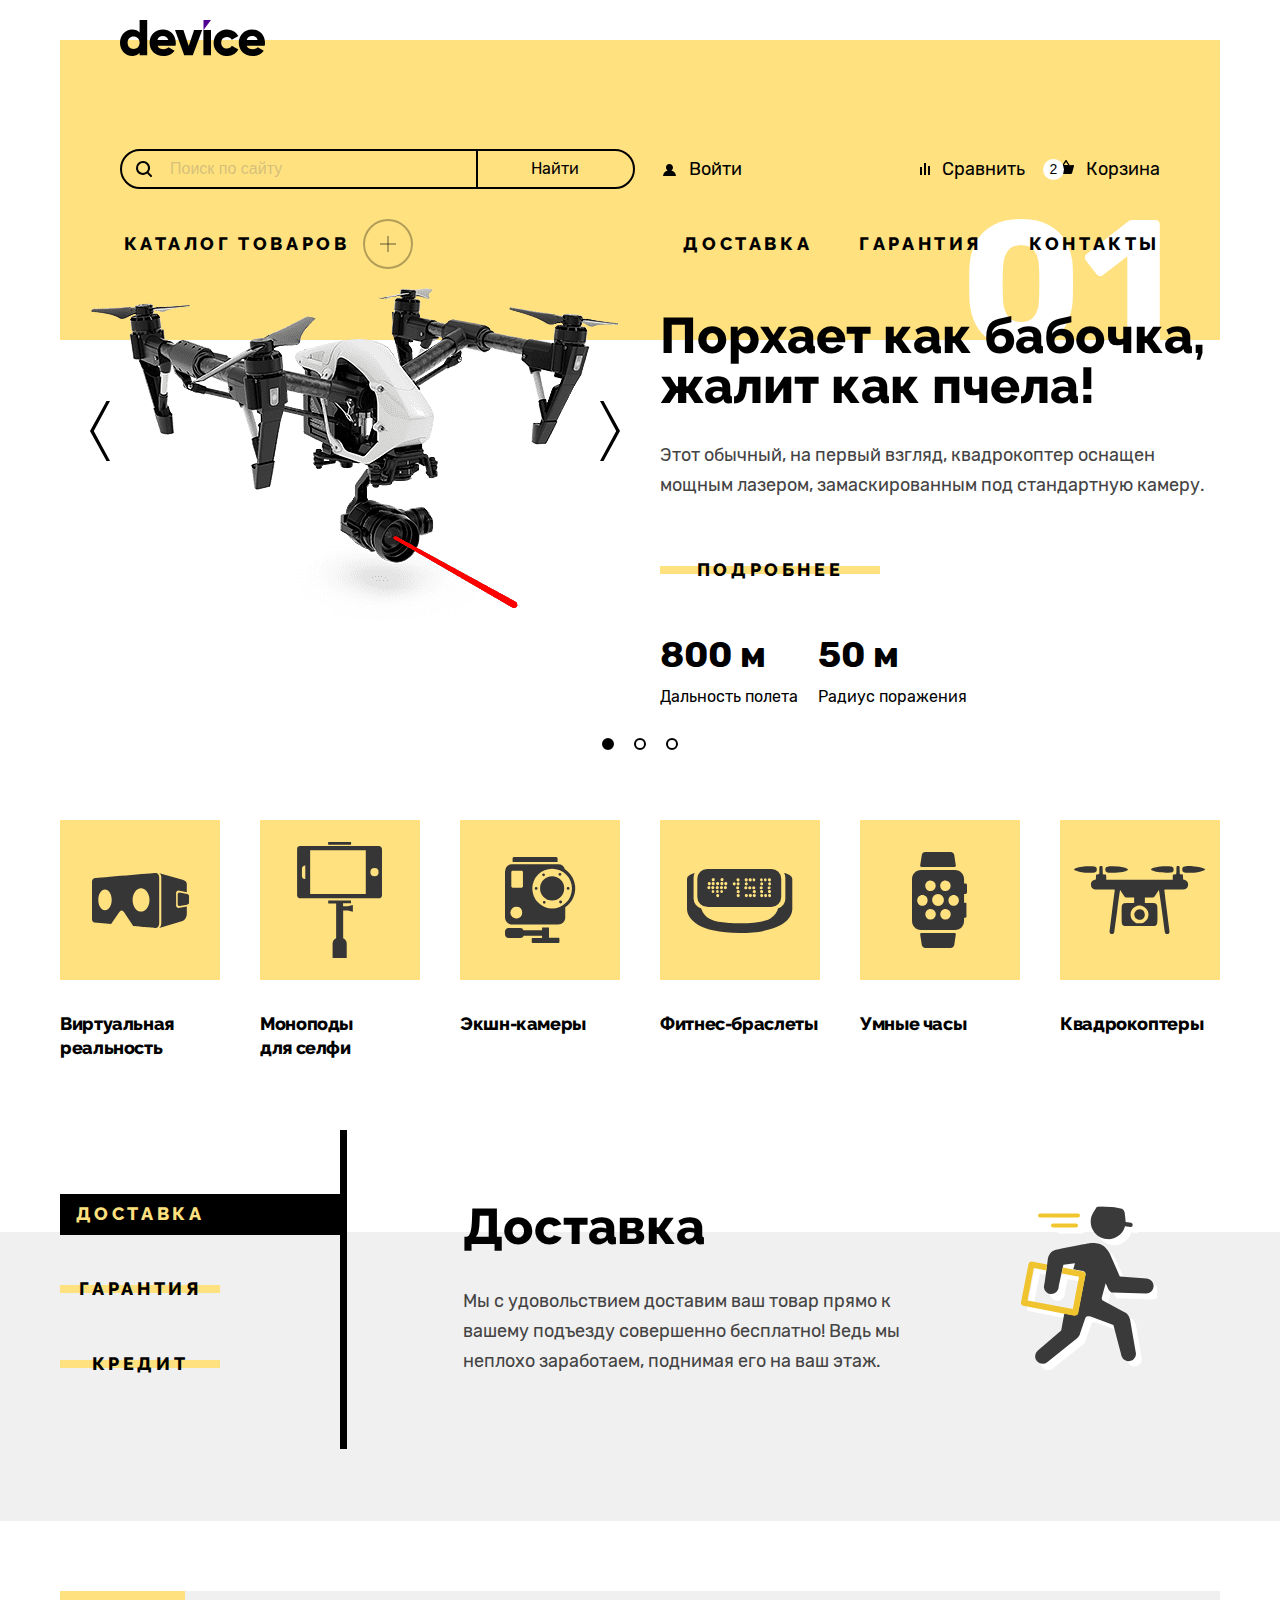
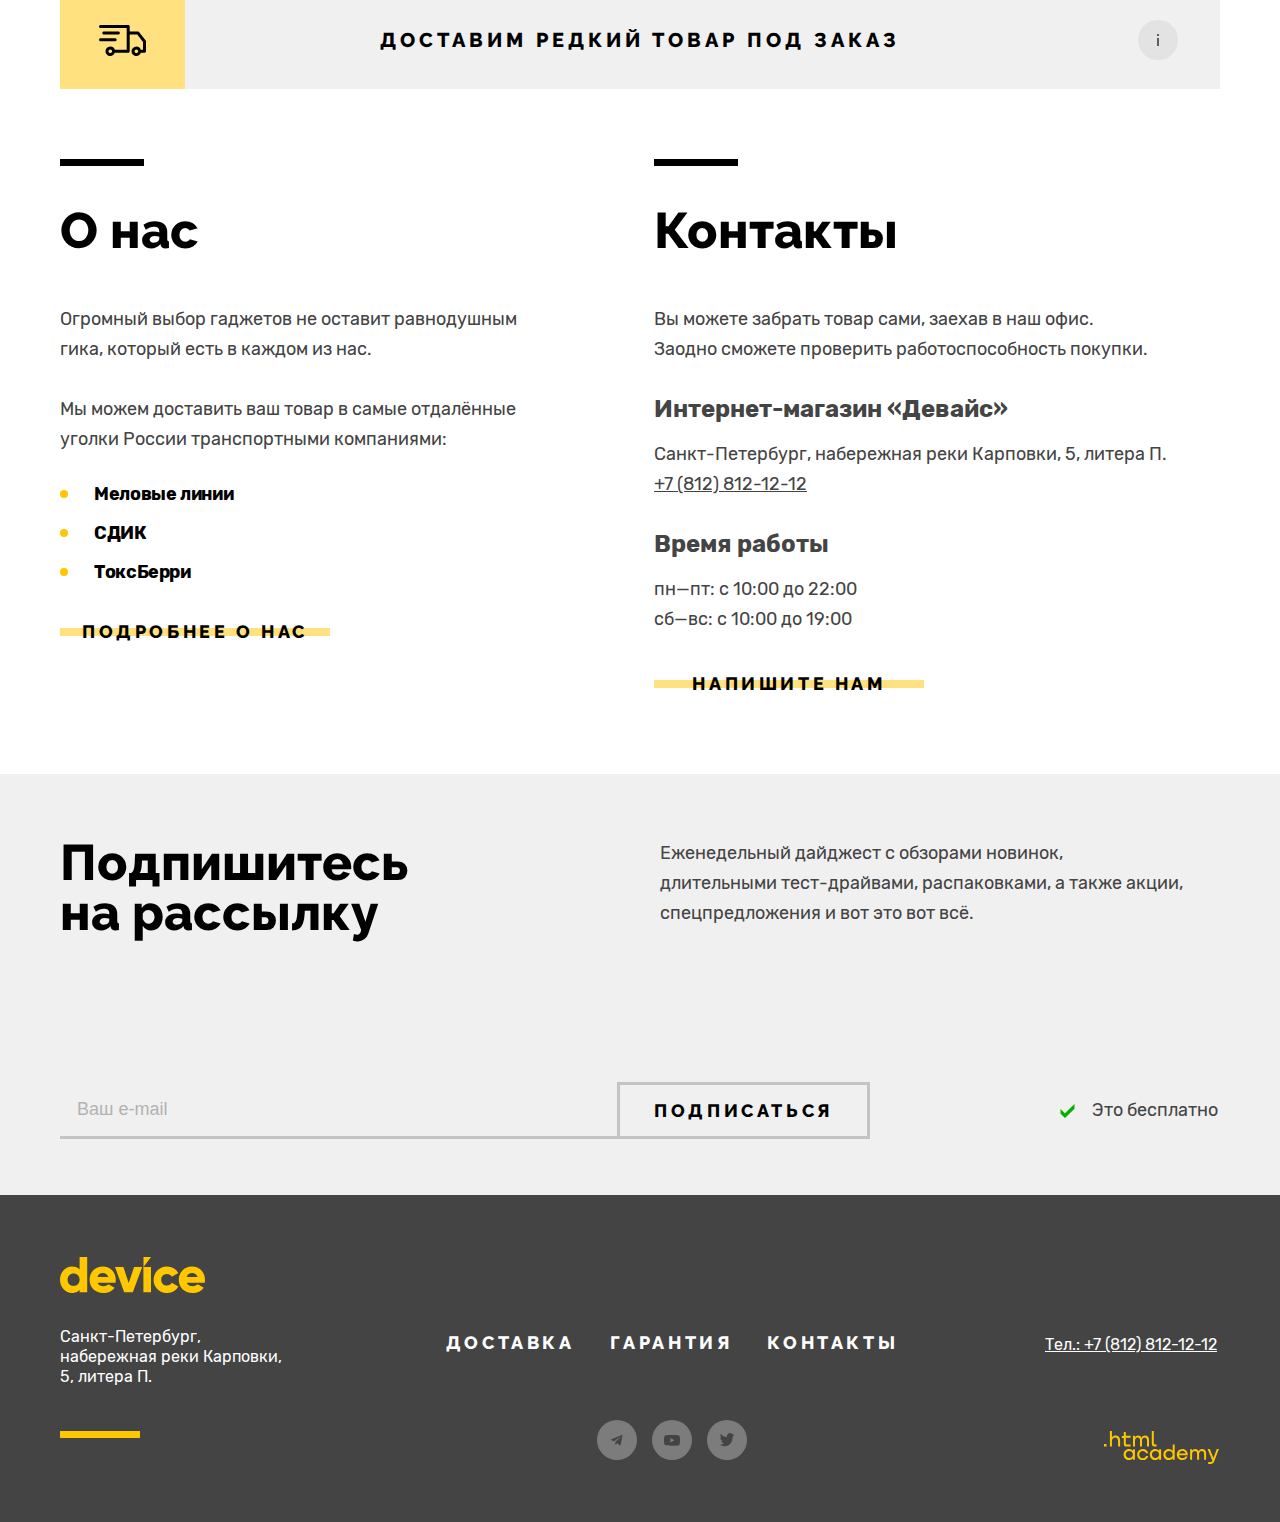
==== 4/index.html @ 672436c0 ":heavy_check_mark: Сборка #4" ====
<!DOCTYPE html>
<html lang="ru">
<head>
  <meta charset="UTF-8">
  <meta http-equiv="X-UA-Compatible" content="IE=edge">
  <meta name="viewport" content="width=device-width, initial-scale=1.0">
  <link rel="stylesheet" href="./styles/style.css">
  <title>device</title>
  <base href="https://htmlacademy-htmlcss.github.io/1554631-device-35/4/">
</head>
<body>
  <header class="header">
    <nav class="header__navigation">
      <div class="header__logo logo">
        <a class="logo__link" href="index.html">
          <svg class="logo__image" width="145" height="36" viewBox="0 0 145 36" fill="#000" xmlns="http://www.w3.org/2000/svg">
            <path d="M27.2 0v35.3h-7.6v-2.4a9.5 9.5 0 01-7.5 3.1C5.5 36 0 30.2 0 22.7 0 15.2 5.5 9.4 12.1 9.4c3.4 0 6 1.2 7.5 3.1V0h7.6zm-7.6 22.7c0-3.8-2.5-6.2-6-6.2s-6 2.4-6 6.2c0 3.8 2.5 6.2 6 6.2 3.5-.1 6-2.4 6-6.2zM43.7 29.2c2.1 0 3.8-.8 4.8-1.9l6.1 3.5a13 13 0 01-11 5.2c-8.6 0-14-5.8-14-13.3C29.6 15.2 35 9.4 43 9.4c7.4 0 12.8 5.7 12.8 13.3 0 1.1 0 2.1-.3 3H37.6c1 2.6 3.3 3.5 6.1 3.5zm4.6-9.1c-.8-2.9-3-4-5.4-4-2.9 0-4.8 1.4-5.5 4h11zM82.2 10.1l-9.4 25.2h-8.6L55 10.1h8.4l5.3 16 5.4-16h8.2zM83.5 10.1H91v25.2h-7.6V10.1zM93.7 22.7A13 13 0 01107 9.4a13 13 0 0111.4 6.5l-6.6 3.8c-1-1.8-2.7-2.8-5-2.8a5.5 5.5 0 00-5.6 5.8c0 3.5 2.4 5.8 5.7 5.8 2.2 0 4-1.1 4.9-2.8l6.6 3.8A12.8 12.8 0 01107 36a13 13 0 01-13.4-13.3zM132.9 29.2c2 0 3.8-.8 4.8-1.9l6.1 3.5a13 13 0 01-11 5.2c-8.6 0-14-5.8-14-13.3a13 13 0 0113.4-13.3c7.4 0 12.8 5.7 12.8 13.3 0 1.1-.1 2.1-.3 3h-18c1 2.6 3.4 3.5 6.2 3.5zm4.7-9.1c-.8-2.9-3.1-4-5.4-4-3 0-4.8 1.4-5.5 4h10.9z" />
            <path d="M83.5 0v10.1L91 0h-7.6z" fill="#510094"/>
          </svg>
          <span class="visually-hidden">Логотип Device.</span>
        </a>
      </div>
      <div class="header__menu menu">
        <form class="menu__form" action="https://echo.htmlacademy.ru/" method="get">
          <div class="menu__form-search-wrapper">
            <input class="menu__form-search" type="search" name="site-search" placeholder="Поиск по сайту">
          </div>
          <button class="menu__form-button button button--second" type="submit">Найти</button>
        </form>
        <ul class="menu__user-list">
          <li class="menu__user-list-item">
            <a class="menu__user-list-link menu__user-list-link--login" href="#">Войти</a>
          </li>
          <li class="menu__user-list-item">
            <a class="menu__user-list-link menu__user-list-link--compare" href="#">Сравнить</a>
          </li>
          <li class="menu__user-list-item menu__user-list-item--bascket menu__user-list-item--last-child">
            <a class="menu__user-list-link menu__user-list-link--bascket" href="#">Корзина</a>
            <div class="menu__user-list-number-goods-bascket-wrapper">
              <b class="visually-hidden">Число товаров в корзине.</b>
              <input class="menu__user-list-number-goods-bascket" type="number" name="basket-goods" value="2" disabled>
            </div>
            <div class="menu__user-list-bascket-popover popover">
              <ul class="popover__list-cards">
                <li class="popover__card">
                  <a class="popover__card-link" href="#">
                    <img class="popover__card-link-image" src="./img/index/popover-card-product-amateur-selfie-stick.jpg" alt="Любительская селфи-палка" width="39" height="43">
                    <span class="popover__card-link-image-sign">Любительская селфи-палка</span>
                  </a>
                  <button class="popover__card-button-close" type="button">
                    <span class="visually-hidden">Удалить из корзины.</span>
                  </button>
                </li>
                <li class="popover__card">
                  <a class="popover__card-link" href="#">
                    <img class="popover__card-link-image" src="./img/index/popover-list-card-product-professional-selfie-stick.jpg" alt="Профессиональная
                    селфи-палка" width="39" height="43">
                    <span class="popover__card-link-image-sign">Профессиональная
                      селфи-палка</span>
                  </a>
                  <button class="popover__card-button-close" type="button">
                    <span class="visually-hidden">Удалить из корзины.</span>
                  </button>
                </li>
              </ul>
              <div class="popover__total-amount-directory">
                <span class="popover__total-amount-directory-sign">Товаров:</span>
                <input class="popover__total-amount-directory-number" type="number" name="popover__total-amount-directory" value="2" disabled>
              </div>
              <div class="popover__total-price-directory">
                <b class="popover__total-price-directory-sign">Сумма:</b>
                <div class="popover__wrapper-total-price-directory-number">
                  <input class="popover__total-price-directory-number" type="number" name="popover__total-price-directory" value="2000" disabled>
                </div>
              </div>
              <a class="popover__button button button--fourth" href="#">Открыть корзину</a>
            </div>
          </li>
        </ul>
        <ul class="menu__list">
          <li class="menu__list-item menu__list-item--parent-select">
            <div class="menu__wrapper-link">
              <a class="menu__list-link menu__list-link--select" href="catalog.html">Каталог товаров</a>
              <button class="menu__list-item-parent-select-button" type="button" tabindex="-1">
                <span class="visually-hidden">Открыть - закрыть список.</span>
              </button>
            </div>
            <ul class="menu__select-list">
              <li class="menu__select-list-item">
                <ul class="menu__select-sub-list">
                  <li class="menu__select-sub-list-item">
                    <a class="menu__select-list-link" href="#">Виртуальная реальность</a>
                  </li>
                  <li class="menu__select-sub-list-item">
                    <a class="menu__select-list-link" href="catalog.html">Моноподы для cелфи</a>
                  </li>
                  <li class="menu__select-sub-list-item">
                    <a class="menu__select-list-link" href="#">Экшн-камеры</a>
                  </li>
                </ul>
              </li>
              <li class="menu__select-list-item">
                <ul class="menu__select-sub-list">
                  <li class="menu__select-sub-list-item">
                    <a class="menu__select-list-link" href="#">Фитнес-браслеты</a>
                  </li>
                  <li class="menu__select-sub-list-item">
                    <a class="menu__select-list-link" href="#">Умные часы</a>
                  </li>
                </ul>
              </li>
              <li class="menu__select-list-item">
                <ul class="menu__select-sub-list">
                  <li class="menu__select-sub-list-item">
                    <a class="menu__select-list-link" href="#">Квадрокоптеры</a>
                  </li>
                </ul>
              </li>
            </ul>
          </li>
          <li class="menu__list-item">
            <a class="menu__list-link" href="#">Доставка</a>
          </li>
          <li class="menu__list-item">
            <a class="menu__list-link" href="#">Гарантия</a>
          </li>
          <li class="menu__list-item menu__list-item--last-child">
            <a class="menu__list-link" href="#">Контакты</a>
          </li>
        </ul>
      </div>
    </nav>
  </header>
  <main class="site-index">
    <h1 class="visually-hidden">Главная страница.</h1>
    <section class="site-index__suggestions suggestions">
      <h2 class="visually-hidden">Предложения.</h2>
      <div class="suggestions__slider slider">
        <ul class="slider__list" style="left: 0;">
          <li class="slider__item">
            <div class="slider__number-slid-wrapper">
              <span class="slider__number-slid">01</span>
            </div>
            <div class="slider__image-wrapper">
              <img class="slider__image" src="img/index/slider-copter.png" alt="квадрокоптер.">
            </div>
            <h3 class="slider__title">Порхает как бабочка, жалит как пчела!</h3>
            <p class="slider__description">Этот обычный, на первый взгляд, квадрокоптер оснащен мощным лазером, замаскированным под стандартную камеру.
            </p>
            <a class="slider__link button" href="#">Подробнее</a>
            <div class="slider__characters-wrapper">
              <div class="slider__characters">
                <h4 class="slider__characters-title">800 м</h4>
                <span class="slider__characters-sign">Дальность полета</span>
              </div>
              <div class="slider__characters">
                <h4 class="slider__characters-title">50 м</h4>
                <span class="slider__characters-sign">Радиус поражения</span>
              </div>
            </div>
          </li>
          <li class="slider__item">
            <div class="slider__number-slid-wrapper">
              <span class="slider__number-slid">02</span>
            </div>
            <div class="slider__image-wrapper">
              <img class="slider__image" src="img/index/slider-watch.png" alt="фитнес-браслеты.">
            </div>
            <h3 class="slider__title">Худеем правильно!</h3>
            <p class="slider__description">Мотивирующие фитнес-браслеты помогут найти в себе силы не пропускать занятия и соблюдать диету.
            </p>
            <a class="slider__link button" href="#">Подробнее</a>
            <div class="slider__characters-wrapper">
              <div class="slider__characters">
                <h4 class="slider__characters-title">48 часов</h4>
                <span class="slider__characters-sign">Без подзарядки</span>
              </div>
            </div>
          </li>
          <li class="slider__item">
            <div class="slider__number-slid-wrapper">
              <span class="slider__number-slid">03</span>
            </div>
            <div class="slider__image-wrapper">
              <img class="slider__image" src="img/index/slider-monopods.png" alt="селфи-палки.">
            </div>
            <h3 class="slider__title">Делай селфи, как Бен Стиллер! </h3>
            <p class="slider__description">Самая длинная палка для селфи доступна в нашем магазине. Восемь (Восемь, Карл!) метров длиной и весом всего 5 кг.
            </p>
            <a class="slider__link button" href="#">Подробнее</a>
            <div class="slider__characters-wrapper">
              <div class="slider__characters">
                <h4 class="slider__characters-title">8,5 м</h4>
                <span class="slider__characters-sign">Длина палки</span>
              </div>
              <div class="slider__characters">
                <h4 class="slider__characters-title">5 кг</h4>
                <span class="slider__characters-sign">Вес палки</span>
              </div>
              <div class="slider__characters">
                <h4 class="slider__characters-title">Карбон</h4>
                <span class="slider__characters-sign">Материал</span>
              </div>
            </div>
          </li>
        </ul>
        <div class="slider__image-arrow-list">
          <button class="slider__image-arrow slider__image-arrow--left" type="button"><span class="visually-hidden">пролистать влево.</span></button>
          <button class="slider__image-arrow" type="button"><span class="visually-hidden">пролистать вправо.</span></button>
        </div>
        <div class="slider__toggles">
          <button class="slider__toggle slider__toggle--one slider__toggle--current" type="button"><span class="visually-hidden">первый слайд.</span></button>
          <button class="slider__toggle" type="button"><span class="visually-hidden">второй слайд.</span></button>
          <button class="slider__toggle" type="button"><span class="visually-hidden">третий слайд.</span></button>
        </div>
      </div>
    </section>
    <section class="site-index__directory-categories directory-categories">
      <h2 class="visually-hidden">Категории товаров.</h2>
      <ul class="directory-categories__list">
        <li class="directory-categories__item">
          <a class="directory-categories__link" href="#">
            <div class="directory-categories__image-wrapper">
              <img class="directory-categories__image" src="img/index/svg/category-vr.svg" alt="VR очки" width="97" height="55">
            </div>
            <span class="directory-categories__sign">Виртуальная
              реальность</span>
          </a>
        </li>
        <li class="directory-categories__item">
          <a class="directory-categories__link" href="catalog.html">
            <div class="directory-categories__image-wrapper">
              <img class="directory-categories__image" src="img/index/svg/category-monopod.svg" alt="Моноподы" width="86" height="117">
            </div>
            <span class="directory-categories__sign">Моноподы <br>
              для селфи</span>
          </a>
        </li>
        <li class="directory-categories__item">
          <a class="directory-categories__link" href="#">
            <div class="directory-categories__image-wrapper">
              <img class="directory-categories__image" src="img/index/svg/category-camera.svg" alt="Камеры" width="71" height="87"></div>
            <span class="directory-categories__sign">Экшн-камеры</span>
          </a>
        </li>
        <li class="directory-categories__item">
          <a class="directory-categories__link" href="#">
            <div class="directory-categories__image-wrapper">
              <img class="directory-categories__image" src="img/index/svg/category-bracelet.svg" alt="Фитнес-браслеты" width="107" height="65">
            </div>
            <span class="directory-categories__sign">Фитнес-браслеты</span>
          </a>
        </li>
        <li class="directory-categories__item">
          <a class="directory-categories__link" href="#">
            <div class="directory-categories__image-wrapper">
              <img class="directory-categories__image" src="img/index/svg/category-watch.svg" alt="Умные часы" width="56" height="98">
            </div>
            <span class="directory-categories__sign">Умные часы</span>
          </a>
        </li>
        <li class="directory-categories__item">
          <a class="directory-categories__link" href="#">
            <div class="directory-categories__image-wrapper">
              <img class="directory-categories__image" src="img/index/svg/category-copter.svg" alt="Квадрокоптеры" width="132" height="69">
            </div>
            <span class="directory-categories__sign">Квадрокоптеры</span>
          </a>
        </li>
      </ul>
    </section>
    <section class="site-index__services services">
      <h2 class="visually-hidden">Сервисы.</h2>
      <div class="services__slider slider-services">
        <ul class="slider-services__buttons">
          <li class="slider-services__buttons-item">
            <button class="slider-services__button slider-services__button--current button">Доставка</button>
          </li>
          <li class="slider-services__buttons-item">
            <button class="slider-services__button button">Гарантия</button>
          </li>
          <li class="slider-services__buttons-item">
            <button class="slider-services__button button">Кредит</button>
          </li>
        </ul>
        <div class="slider-services__container-list">
          <ul class="slider-services__list" style="top: 0;">
            <li class="slider-services__item slider-services__item--delivery">
              <h3 class="slider-services__title">Доставка</h3>
              <p class="slider-services__description">Мы с удовольствием доставим ваш товар прямо
                к вашему подъезду совершенно бесплатно! Ведь
                мы неплохо заработаем, поднимая его на ваш этаж.
              </p>
            </li>
            <li class="slider-services__item slider-services__item--guarantee">
              <h3 class="slider-services__title">Гарантия</h3>
              <p class="slider-services__description">Если из-за возгорания купленного у нас товара у вас
                сгорит дом — не переживайте, мы выдадим вам новый.
                Товар, не дом, конечно же.
              </p>
            </li>
            <li class="slider-services__item slider-services__item--credit">
              <h3 class="slider-services__title">Кредит</h3>
              <p class="slider-services__description">Залезть в долговую яму стало проще! Кредитные консультанты подберут
                для вас наиболее выгодные условия кредита. Выгодные для банка, разумеется.
              </p>
            </li>
          </ul>
        </div>
      </div>
    </section>
    <section class="site-index__delivery delivery">
      <h2 class="visually-hidden">Доставка.</h2>
        <button class="delivery__button" type="button">
          Доставим редкий товар под заказ
          <div class="delivery__tooltype tooltype">
            <p class="tooltype-description">"Какой-то текст"</p>
          </div>
        </button>
    </section>
    <section class="site-index__contacts contacts">
      <h2 class="visually-hidden">Контакты.</h2>
      <ul class="contacts__list">
        <li class="contacts__item">
          <h3 class="contacts__item-title">О нас</h3>
          <p class="contacts__description">Огромный выбор гаджетов не оставит равнодушным гика, который есть в каждом из нас.</p>
          <p class="contacts__description-delivery"> Мы можем доставить ваш товар в самые отдалённые уголки России транспортными компаниями: </p>
          <ul class="contacts__list-delivery">
            <li class="contacts__item-delivery">
              <b>Меловые линии</b>
            </li>
            <li class="contacts__item-delivery">
              <b>СДИК</b>
            </li>
            <li class="contacts__item-delivery">
              <b>ТоксБерри</b>
            </li>
          </ul>
          <a class="contacts__button button" href="#">Подробнее о нас</a>
        </li>
        <li class="contacts__item">
          <h3 class="contacts__item-title">Контакты</h3>
          <p class="contacts__description"> Вы можете забрать товар сами, заехав в наш офис. Заодно сможете проверить работоспособность покупки.  </p>
          <div class="contacts__addres">
            <h4 class="contacts__address-title">Интернет-магазин «Девайс»</h4>
            <p class="contacts__address-description"> Санкт-Петербург, набережная реки Карповки, 5, литера П. </p>
            <a class="contacts__addres-phone" href="tel: +7 (812) 812-12-12">+7 (812) 812-12-12</a>
          </div>
          <div class="contacts__time-work">
            <h4 class="contacts__time-work-title">Время работы</h4>
            <span class="contacts__time-work-sign">пн—пт: с 10:00 до 22:00</span>
            <span class="contacts__time-work-sign">сб—вс: с 10:00 до 19:00</span>
          </div>
          <a class="contacts__button button" href="#">Напишите нам</a>
        </li>
      </ul>
    </section>
    <section class="site-index__newsletter newsletter">
      <div class="newsletter__container">
        <h2 class="newsletter__title">Подпишитесь на рассылку</h2>
        <p class="newsletter__description">Еженедельный дайджест с обзорами новинок, <br> длительными тест-драйвами, распаковками, а также акции, спецпредложения и вот это вот всё.</p>
        <form class="newsletter__form" action="https://echo.htmlacademy.ru/" method="get">
          <input class="newsletter__form-mail input--mail" type="email" name="newsletter-mail" placeholder="Ваш e-mail">
          <span class="input-sign input-sign--invalid">Забавный у вас адрес</span>
          <button class="newsletter__form-button button button--second" type="submit">Подписаться</button>
        </form>
        <span class="newsletter__sign">Это бесплатно</span>
      </div>
    </section>
  </main>
  <footer class="footer">
    <div class="footer__container">
      <section class="footer__logo logo">
        <h2 class="visually-hidden">Логотип сайта Device.</h2>
        <a class="logo__link" href="index.html">
          <svg class="logo__image" width="145" height="36" viewBox="0 0 145 36" fill="#ffc700" xmlns="http://www.w3.org/2000/svg">
            <path d="M27.2 0v35.3h-7.6v-2.4a9.5 9.5 0 01-7.5 3.1C5.5 36 0 30.2 0 22.7 0 15.2 5.5 9.4 12.1 9.4c3.4 0 6 1.2 7.5 3.1V0h7.6zm-7.6 22.7c0-3.8-2.5-6.2-6-6.2s-6 2.4-6 6.2c0 3.8 2.5 6.2 6 6.2 3.5-.1 6-2.4 6-6.2zM43.7 29.2c2.1 0 3.8-.8 4.8-1.9l6.1 3.5a13 13 0 01-11 5.2c-8.6 0-14-5.8-14-13.3C29.6 15.2 35 9.4 43 9.4c7.4 0 12.8 5.7 12.8 13.3 0 1.1 0 2.1-.3 3H37.6c1 2.6 3.3 3.5 6.1 3.5zm4.6-9.1c-.8-2.9-3-4-5.4-4-2.9 0-4.8 1.4-5.5 4h11zM82.2 10.1l-9.4 25.2h-8.6L55 10.1h8.4l5.3 16 5.4-16h8.2zM83.5 10.1H91v25.2h-7.6V10.1zM93.7 22.7A13 13 0 01107 9.4a13 13 0 0111.4 6.5l-6.6 3.8c-1-1.8-2.7-2.8-5-2.8a5.5 5.5 0 00-5.6 5.8c0 3.5 2.4 5.8 5.7 5.8 2.2 0 4-1.1 4.9-2.8l6.6 3.8A12.8 12.8 0 01107 36a13 13 0 01-13.4-13.3zM132.9 29.2c2 0 3.8-.8 4.8-1.9l6.1 3.5a13 13 0 01-11 5.2c-8.6 0-14-5.8-14-13.3a13 13 0 0113.4-13.3c7.4 0 12.8 5.7 12.8 13.3 0 1.1-.1 2.1-.3 3h-18c1 2.6 3.4 3.5 6.2 3.5zm4.7-9.1c-.8-2.9-3.1-4-5.4-4-3 0-4.8 1.4-5.5 4h10.9z" />
            <path d="M83.5 0v10.1L91 0h-7.6z" fill="#ffc700"/>
          </svg>
        </a>
      </section>
      <section class="footer__addres addres-footer">
        <h2 class="visually-hidden">Адресс Device.</h2>
        <p class="addres-footer__text">Санкт-Петербург, набережная
          реки Карповки, 5, литера П.</p>
      </section>
      <div class="footer__container-united">
        <section class="footer__menu menu-footer">
          <h2 class="visually-hidden">Сервисы.</h2>
          <ul class="menu-footer__list">
            <li class="menu-footer__item">
              <a class="menu-footer__link" href="#">Доставка</a>
            </li>
            <li class="menu-footer__item">
              <a class="menu-footer__link" href="#">Гарантия</a>
            </li>
            <li class="menu-footer__item">
              <a class="menu-footer__link" href="#">Контакты</a>
            </li>
          </ul>
        </section>
        <section class="footer__social social">
          <h2 class="visually-hidden">Социальные сети.</h2>
          <ul class="social__list">
            <li class="social__item">
              <a class="social__link" href="tg://resolve?domain=htmlacademy" target="_blank">
                <img class="social__icon" src="img/index/svg/telegram-icon.svg" alt="Telegram." width="13" height="11">
              </a>
            </li>
            <li class="social__item">
              <a class="social__link" href="https://www.youtube.com/c/HTMLAcademyRUS" target="_blank">
                <img class="social__icon" src="img/index/svg/youtube-icon.svg" alt="YouTube." width="16" height="11">
              </a>
            </li>
            <li class="social__item">
              <a class="social__link" href="https://twitter.com/htmlacademy_ru" target="_blank">
                <img class="social__icon" src="img/index/svg/twitter-icon.svg" alt="Twitter." width="15" height="14">
              </a>
            </li>
          </ul>
        </section>
      </div>
      <div class="footer__container-united">
        <section class="footer__phone phone-footer">
          <h2 class="visually-hidden">Телефон магазина Device.</h2>
          <a class="phone-footer__link" href="tel: +7 (812) 812-12-12">Тел.: +7 (812) 812-12-12</a>
        </section>
        <section class="footer__copyright copyright">
          <h2 class="visually-hidden">Компания-разработчик.</h2>
          <a class="copyright__link" href="https://htmlacademy.ru/" target="_blank">
            <span class="visually-hidden">Логотип компании разработчика - htmlacademy.</span>
            <svg class="copyright__logo" width="115" height="33" viewBox="0 0 115 33" xmlns="http://www.w3.org/2000/svg">
              <path d="M0 12.9v2.6h2.5v-2.6H0zM11.6 4.5c-1.6 0-2.8.7-3.6 1.7h-.1V0h-2v15.5h2v-5.3c0-2.1 1.3-3.6 3.3-3.6 1.8 0 2.9 1.4 2.9 3.2v5.7h2V9.4c.1-3-1.8-4.9-4.5-4.9zM26.6 4.8h-4.8V1.1h-2v3.8h-1.9v2h1.9v6c0 1.7 1 2.7 2.7 2.7h4.1v-2h-3.7c-.7 0-1.1-.4-1.1-1.1V6.8h4.8v-2zM41.1 4.6c-1.6 0-2.9.8-3.5 2.1h-.1a3.7 3.7 0 00-3.4-2.1c-1.4 0-2.5.8-3.1 1.8h-.1V4.8H29v10.6h2V10c0-2 1-3.5 2.6-3.5 1.5 0 2.4 1 2.4 2.6v6.3h2V9.8c0-2.4 1.4-3.3 2.6-3.3 1.5 0 2.4 1 2.4 2.6v6.3h2V8.9c.1-2.5-1.4-4.3-3.9-4.3zM47.8 12.7c0 1.7 1 2.7 2.8 2.7h2v-2h-1.7c-.7 0-1.1-.4-1.1-1.1V0h-2v12.7zM28.9 19.7a4.9 4.9 0 00-3.9-1.8c-3.1 0-5.4 2.3-5.4 5.6s2.3 5.6 5.4 5.6c1.8 0 3-.8 3.8-1.9h.1v1.6h2V18.2h-2v1.5zm-3.6 7.4a3.5 3.5 0 01-3.6-3.6c0-2 1.4-3.6 3.6-3.6s3.6 1.6 3.6 3.6c0 1.9-1.4 3.6-3.6 3.6zM44.2 22c-.5-2.4-2.6-4.1-5.4-4.1a5.4 5.4 0 00-5.6 5.6c0 3.1 2.2 5.6 5.6 5.6 2.8 0 4.9-1.8 5.4-4.2h-2.1a3.4 3.4 0 01-3.3 2.3 3.5 3.5 0 01-3.6-3.6c0-2 1.4-3.6 3.6-3.6 1.6 0 2.8 1 3.3 2.2h2.1V22zM55.1 19.7a4.9 4.9 0 00-3.9-1.8c-3.1 0-5.4 2.3-5.4 5.6s2.3 5.6 5.4 5.6c1.8 0 3-.8 3.8-1.9h.1v1.6h2V18.2h-2v1.5zm-3.6 7.4a3.5 3.5 0 01-3.6-3.6c0-2 1.4-3.6 3.6-3.6s3.6 1.6 3.6 3.6c0 1.9-1.5 3.6-3.6 3.6zM68.7 19.8a5 5 0 00-3.9-1.9c-3.1 0-5.4 2.3-5.4 5.6s2.2 5.6 5.4 5.6c1.7 0 3-.8 3.8-1.8h.1v1.5h2V13.4h-2v6.4zm-3.6 7.3a3.5 3.5 0 01-3.6-3.6c0-2 1.4-3.6 3.6-3.6s3.6 1.6 3.6 3.6c-.1 2-1.5 3.6-3.6 3.6zM78.3 17.9a5.4 5.4 0 00-5.5 5.6c0 3 2.1 5.6 5.5 5.6 2.5 0 4.5-1.3 5.2-3.6h-2.1c-.5 1-1.6 1.6-3 1.6-1.9 0-3.3-1.3-3.4-2.9h8.8c.2-3.6-2-6.3-5.5-6.3zm0 1.9c1.7 0 3 1 3.3 2.6h-6.5a3.2 3.2 0 013.2-2.6zM98.2 17.9a4 4 0 00-3.6 2h-.1c-.6-1.2-1.8-2-3.4-2-1.4 0-2.5.7-3.1 1.8v-1.5h-1.9v10.6h2v-5.4c0-2 1-3.4 2.6-3.5 1.5 0 2.4 1 2.4 2.6v6.3h2v-5.6c0-2.4 1.4-3.3 2.6-3.3 1.5 0 2.4 1 2.4 2.6v6.3h2v-6.5c.1-2.6-1.4-4.4-3.9-4.4zM109.4 27l-3.6-8.9h-2.2l4.8 11.6c-.3.9-.7 1.2-1.7 1.2h-2.5v2h2.5c1.8 0 2.8-.8 3.5-2.6l4.7-12.2h-2.1l-3.4 8.9z"/>
            </svg>
          </a>
        </section>
      </div>
    </div>
  </footer>
  <div class="modal-window-delivery">
    <div class="modal__container-content">
      <h2 class="modal-window-delivery__title">Доставка под заказ</h2>
      <button class="modal-window-delivery__button" type="button">
        <span class="visually-hidden">Закрыть модальное окно доставки.</span>
      </button>
      <form class="modal-window-delivery__form" action="https://echo.htmlacademy.ru/" method="get">
        <label class="modal-window-delivery__form-lable">
          <span class="modal-window-delivery__form-lable-sign">Ваше имя:</span>
          <div class="modal-window-delivery__wrapper-form-input input-wrapper-united input-wrapper-united--name">
            <input class="modal-window-delivery__form-name input--name" type="name" name="modal-delivery-name" placeholder="Введите имя">
            <span class="input-sign">Добавьте имя</span>
            <span class="input-sign input-sign--invalid">Введите другое имя!</span>
          </div>
        </label>
        <label class="modal-window-delivery__form-lable">
          <span class="modal-window-delivery__form-lable-sign">Ваш e-mail:</span>
          <div class="modal-window-delivery__wrapper-form-input input-wrapper-united input-wrapper-united--mail">
            <input class="modal-window-delivery__form-mail input--mail input--mail-second" type="email" name="modal-delivery-mail" placeholder="Ваш e-mail" value="почта">
            <span class="input-sign input-sign--invalid">Забавный у вас адрес</span>
          </div>
        </label>
        <label class="modal-window-delivery__form-lable modal-window-delivery__form-lable--description">
          <span class="modal-window-delivery__form-lable-sign">Что нужно привезти:</span>
          <textarea class="modal-window-delivery__form-description input--name" name="modal-delivery-description-directory"></textarea>
        </label>
        <label for="modal-window-delivery__form-amount" class="modal-window-delivery__form-lable modal-window-delivery__form-lable--number">
          <span class="modal-window-delivery__form-lable-sign">Количество:</span>
          <div class="modal-window-delivery__tooltipe tooltype tooltipe--second">
            <p class="tooltype-description">Постараемся найти, сколько нужно. Привезём сколько получится по требованиям
              к провозу багажа.</p>
          </div>
          <div class="modal-window-delivery__form-amount-wrapper">
            <button class="modal-window-delivery__form-amount-button modal-window-delivery__form-amount-button--minus">
              <span class="visually-hidden">Уменьшить число товара.</span>
            </button>
            <input id="modal-window-delivery__form-amount" class="modal-window-delivery__form-amount" type="number" name="modal-delivery-amount" value="1">
            <span class="input-sign input-sign--invalid">Укажите число</span>
            <button class="modal-window-delivery__form-amount-button">
              <span class="visually-hidden">Увеличить число товара.</span>
            </button>
          </div>
        </label>
        <button class="modal-window-delivery__form-button-submit button" type="submit">Отправить</button>
      </form>
    </div>
  </div>
</body>
</html>
---- 4/styles/style.css ----
/* Шрифты */
@font-face {
  font-family: "Rubik";
  src: url("../fonts/rubik/rubik-400.woff2") format("woff2");
  font-style: normal;
  font-weight: 400;
  font-display: swap;
}

@font-face {
  font-family: "Rubik";
  src: url("../fonts/rubik/rubik-700.woff2") format("woff2");
  font-style: normal;
  font-weight: 700;
  font-display: swap;
}

@font-face {
  font-family: "Raleway";
  src: url("../fonts/raleway/raleway-800.woff2") format("woff2");
  font-style: normal;
  font-weight: 800;
  font-display: swap;
}

/* normalise */
html {
  height: 100%;
}

body {
  overflow-x: hidden;
  display: flex;
  flex-direction: column;
  align-items: center;
  min-width: 320px;
  font-family: "Rubik", "Arial", sans-serif;
  word-break: break-word;
  color: #000000;
  background-color: #ffffff;
  margin: 0;
  padding: 0;
  min-height: 100%;
}

main {
  flex-grow: 1;
}

img {
  display: block;
  object-fit: contain;
}

* {
  box-sizing: border-box;
}

.visually-hidden {
  position: absolute;
  width: 1px;
  height: 1px;
  margin: -1px;
  padding: 0;
  border: 0;
  clip: rect(0 0 0 0);
  overflow: hidden;
}

/* Buttons */
.button {
  max-width: 220px;
  position: relative;
  padding: 10px 5px;
  box-shadow: none;
  background-color: transparent;
  border: none;
  cursor: pointer;
  font-family: "Raleway", "Arial", sans-serif;
  text-transform: uppercase;
  text-align: center;
  font-size: 18px;
  font-weight: 800;
  letter-spacing: 0.2em;
  line-height: 20px;
  z-index: 2;
}

.button::before {
  content: "";
  display: block;
  width: 100%;
  height: 8px;
  position: absolute;
  top: 50%;
  left: 0;
  transform: translateY(-50%);
  background-color: #ffe17f;
  z-index: -1;
}

.button:hover {
  background-color: #ffe17f;
}

.button:active {
  background-color: #ffcc33;
}

.button:active::before {
  display: none;
}

.button:focus-visible {
  outline: 2px solid #af4fff;
  outline-offset: 2px;
}

.button:disabled {
  opacity: 0.3;
}

.button--second {
  background-color: transparent;
  border: 3px solid #c4c4c4;
}

.button--second::before {
  background-color: transparent;
}

.button--second:hover {
  color: #ffffff;
  background-color: #000000;
  border: 3px solid #000000;
}

.button--second:active {
  color: rgba(255, 255, 255, 0.3);
  background-color: #000000;
  border: 3px solid #000000;
}

.button--third {
  background-color: #ffffff;
  border: 3px solid #e5e5e5;
  font-size: 16px;
  line-height: 19px;
}

.button--third::before {
  display: none;
}

.button--third:hover {
  border: 3px solid #000000;
  background-color: #ffffff;
}

.button--third:active {
  border: 3px solid #000000;
  background-color: #ffffff;
  opacity: 0.3;
}

.button--fourth {
  background-color: #ffffff;
}

.button--fourth::before {
  display: none;
}

.button--fourth:active {
  background-color: #ffe17f;
  color: rgba(0, 0, 0, 0.3);
}
/* Button Exit */

/* input */
.input-wrapper-united {
  position: relative;
  display: grid;
}

.input-sign {
  position: absolute;
  bottom: -25px;
  left: 0;
  display: block;
  width: 150px;
  min-height: 20px;
  font-size: 14px;
  line-height: 20px;
  color: #000000;
}

.input-sign--invalid {
  display: none;
  color: #ff3d3d;
}

.input--mail {
  width: 100%;
  margin: 0;
  padding: 0;
  padding-left: 17px;
  padding-top: 11px;
  padding-right: 17px;
  padding-bottom: 11px;
  font-size: 18px;
  line-height: 30px;
  color: #444444;
  border: none;
  border-bottom: 3px solid #c4c4c4;
  background-color: transparent;
}

.input--mail:focus-visible {
  background-color: #dcdcdc;
  outline: none;
}

.input--mail:invalid {
  border-bottom: 3px solid #ff3d3d;
}

.input--mail::placeholder {
  opacity: 0.5;
}

.input--mail:invalid + .input-sign--invalid {
  display: block;
}

.input--mail-second {
  max-width: 360px;
  padding: 20px 0;
  padding-right: 36px;
  padding-left: 20px;
  border: none;
  background-color: #f0f0f0;
  font-size: 16px;
  line-height: 20px;
  color: #000000;
}

.input-wrapper-united--mail::after {
  content: "";
  position: absolute;
  right: 20px;
  top: 50%;
  display: block;
  width: 15px;
  height: 12px;
  transform: translateY(-50%);
  background-image: url("../img/index/svg/delivery-form-icon-mail.svg");
  cursor: text;
}

.input--mail-second::placeholder {
  font-size: 16px;
  line-height: 20px;
  color: #000000;
  opacity: 0.3;
}

.input--mail-second:hover {
  background-color: #dcdcdc;
}

.input--mail-second:focus-visible {
  outline: 2px solid #af4fff;
  outline-offset: 2px;
  background-color: #ebebeb;
}

.input--mail-second:invalid {
  border-bottom: none;
  outline: 2px solid #ff3d3d;
  outline-offset: 2px;
}

.input--name {
  max-width: 360px;
  margin: 0;
  padding: 20px 0;
  padding-left: 20px;
  padding-right: 34px;
  border: none;
  background-color: #f0f0f0;
  font-size: 16px;
  line-height: 20px;
  color: #000000;
}

.input-wrapper-united--name::after {
  content: "";
  position: absolute;
  right: 21px;
  top: 50%;
  display: block;
  width: 13px;
  height: 12px;
  transform: translateY(-50%);
  background-image: url("../img/index/svg/delivery-form-name-icon.svg");
  cursor: text;
}

.input--name::placeholder {
  font-size: 16px;
  line-height: 20px;
  color: #000000;
  opacity: 0.3;
}

.input--name:hover {
  background-color: #dcdcdc;
}

.input--name:focus-visible {
  outline: 2px solid #af4fff;
  outline-offset: 2px;
  background-color: #ebebeb;
}

.input--name:invalid {
  outline: 2px solid #ff3d3d;
}

.input--name:invalid .input-sign {
  display: none;
}

.input--name:invalid .input-sign--invalid {
  display: block;
}
/* input Exit */

/* Popover */
.popover {
  position: absolute;
  bottom: 0;
  left: 34px;
  display: none;
  flex-wrap: wrap;
  width: 320px;
  min-height: 301px;
  padding: 20px;
  transform: translateY(100%) translateX(-50%);
  background-color: #000000;
  font-size: 16px;
  line-height: 20px;
  color: #ffffff;
  z-index: 3;
}

.popover::after {
  content: "";
  position: absolute;
  top: -6px;
  left: 50%;
  display: block;
  width: 14px;
  height: 6px;
  transform: translateX(-50%);
  background-image: url("../img/index/svg/tooltip-arrow.svg");
}

.popover:hover {
  display: flex;
}

.popover__list-cards {
  width: 100%;
  margin: 0;
  padding: 0;
  list-style: none;
}

.popover__card {
  display: flex;
  width: 100%;
  align-items: flex-start;
  margin: 0;
  margin-bottom: 20px;
  padding: 0;
}

.popover__card-link {
  display: flex;
  margin: 0;
  margin-right: auto;
  padding: 0;
  padding-bottom: 20px;
  font-size: 16px;
  line-height: 20px;
  color: #ffffff;
  text-decoration: none;
}

.popover__card-link:hover {
  opacity: 0.6;
}

.popover__card-link:active {
  opacity: 0.3;
}

.popover__card-link:focus-visible {
  outline: 2px solid #af4fff;
  outline-offset: 2px;
}

.popover__card-link-image {
  margin-right: 23px;
}

.popover__card-link-image-sign {
  max-width: 151px;
}

.popover__card-button-close {
  position: relative;
  display: block;
  width: 10px;
  height: 10px;
  margin: 0;
  padding: 0;
  background-color: transparent;
  border: none;
  cursor: pointer;
}

.popover__card-button-close::after {
  content: "";
  position: absolute;
  top: 50%;
  left: 50%;
  display: block;
  width: 14px;
  height: 1px;
  background-color: #ffffff;
  transform: translate(-50%) rotate(45deg);
}

.popover__card-button-close::before {
  content: "";
  position: absolute;
  top: 50%;
  left: 50%;
  display: block;
  width: 14px;
  height: 1px;
  background-color: #ffffff;
  transform: translate(-50%) rotate(-45deg);
}

.popover__card-button-close:hover {
  opacity: 0.6;
}

.popover__card-button-close:active {
  opacity: 0.3;
}

.popover__card-button-close:focus-visible {
  outline: 2px solid #af4fff;
  outline-offset: 2px;
}

.popover__total-amount-directory {
  display: flex;
  align-items: center;
  width: 50%;
  min-height: 44px;
  margin-bottom: 20px;
  padding-right: 5px;
  background-color: #1a1a1a;
}

.popover__total-amount-directory-sign {
  max-width: 90px;
}

.popover__total-amount-directory-number {
  max-width: calc(100% - 90px);
  margin: 0;
  padding: 0 2px;
  border: none;
  background-color: transparent;
  color: #ffffff;
  -moz-appearance: textfield;
}

.popover__total-amount-directory-number::-webkit-outer-spin-button,
.popover__total-amount-directory-number::-webkit-inner-spin-button {
  -webkit-appearance: none;
}

.popover__total-price-directory {
  display: flex;
  justify-content: end;
  align-items: center;
  width: 50%;
  min-height: 44px;
  margin-bottom: 20px;
  padding-left: 5px;
  background-color: #1a1a1a;
}

.popover__total-price-directory-sign {
  max-width: 90px;
  font-weight: 400;
}

.popover__wrapper-total-price-directory-number {
  position: relative;
  max-width: 47px;
  padding-right: 10px;
}

.popover__wrapper-total-price-directory-number::after {
  content: "";
  position: absolute;
  top: 50%;
  right: 0;
  display: block;
  width: 10px;
  height: 14px;
  transform: translateY(-50%);
  background-color: transparent;
  background-image: url(../img/index/svg/popover-price-number-icon.svg);
  background-position: center;
  background-repeat: no-repeat;
}

.popover__total-price-directory-number {
  display: inline-block;
  width: 100%;
  margin: 0;
  padding: 0 0;
  padding-left: 2px;
  border: none;
  background-color: transparent;
  color: #ffffff;
  -moz-appearance: textfield;
}

.popover__total-price-directory-number::-webkit-outer-spin-button,
.popover__total-price-directory-number::-webkit-inner-spin-button {
  -webkit-appearance: none;
}

.popover__button {
  width: 100%;
  max-width: 100%;
  text-decoration: none;
  color: #000000;
}
/* Popover Exit */

/* tooltipe */
.tooltype {
  position: absolute;
  width: 40px;
  height: 40px;
  background-image: url("../img/index/svg/delivery-tooltype.svg");
  background-repeat: no-repeat;
  background-position: center;
  opacity: 0.6;
  cursor: pointer;
  border-radius: 50%;
  background-color: rgba(220, 220, 220, 1);
}

.tooltype-description {
  position: absolute;
  top: calc(100% + 10px);
  right: -34px;
  display: none;
  width: 200px;
  min-height: 160px;
  margin: 0;
  padding: 20px;
  background-color: #000000;
  font-size: 16px;
  line-height: 20px;
  color: #ffffff;
  text-align: left;
}

.tooltype-description::after {
  content: "";
  position: absolute;
  top: -6px;
  right: 39px;
  display: block;
  width: 14px;
  height: 6px;
  background-image: url("../img/index/svg/tooltip-arrow.svg");
}

.tooltype:hover .tooltype-description {
  display: block;
}

.tooltipe--second {
  width: 26px;
  height: 26px;
  opacity: 1;
  background-color: rgba(255, 255, 127);
  z-index: 2;
}
/* tooltype exit */

/* !Header */
.header {
  width: 100%;
  position: absolute;
  display: flex;
  flex-direction: column;
  align-items: center;
  padding: 0 60px;
  padding-top: 20px;
  z-index: 3;
}

.header--catalog {
  position: static;
}

.header--catalog .header__navigation::after {
  content: "";
  position: absolute;
  top: 20px;
  left: 0;
  display: block;
  width: 100%;
  height: 186px;
  background-color: #ffe17f;
  z-index: -1;
}

.header__navigation {
  position: relative;
  max-width: 1160px;
  display: flex;
  flex-direction: column;
  padding: 0 60px;
}

.header__logo {
  margin-bottom: 93px;
}

.logo {
  width: 145px;
  height: 36px;
}

.logo__link {
  display: block;
  min-height: 36px;
  margin: 0;
  padding: 0;
  padding-bottom: 10px;
}

.logo__link:hover {
  opacity: 0.6;
}

.logo__link:active {
  opacity: 0.3;
}

.logo__link:focus-visible {
  outline: 2px solid #af4fff;
  outline-offset: 2px;
}

/* Header menu */

.menu {
  display: flex;
  flex-wrap: wrap;
  justify-content: space-between;
}

.menu__form {
  max-width: 517px;
  flex-grow: 1;
  display: flex;
  flex-wrap: wrap;
  align-items: flex-start;
  margin: 0;
  margin-right: 26px;
  margin-bottom: 30px;
  padding: 0;
}

.menu__form-search-wrapper {
  width: 69.17%;
  height: 40px;
  position: relative;
}

.menu__form-search-wrapper::before {
  content: "";
  position: absolute;
  display: block;
  width: 16px;
  height: 16px;
  top: 50%;
  left: 16px;
  transform: translateY(-50%);
  background-image: url("../img/index/svg/header-icon-search.svg");
  background-repeat: no-repeat;
  background-position: center;
  z-index: 2;
  cursor: text;
}

.menu__form-search {
  position: relative;
  width: 100%;
  height: 40px;
  padding: 10px 48px;
  border: 2px solid #000000;
  border-radius: 50px 0 0 50px;
  font-size: 16px;
  line-height: 16px;
  background-color: transparent;
}

.menu__form-search::placeholder {
  font-size: 16px;
  line-height: 20px;
  opacity: 0.3;
}

.menu__form-search:focus-visible {
  outline: 2px solid #af4fff;
  outline-offset: 2px;
  z-index: 1;
}

.menu__form-search:disabled {
  opacity: 0.3;
}

.menu__form-button {
  width: 30.8%;
  position: relative;
  left: -2px;
  padding: 10px 0;
  border: 2px solid #000000;
  border-radius: 0 50px 50px 0;
  font-family: "Rubik", "Arial", sans-serif;
  font-weight: 400;
  font-size: 16px;
  line-height: 16px;
  text-transform: none;
  letter-spacing: 0;
}

.menu__form-button:hover {
  border: 2px solid #000000;
}

.menu__form-button:active {
  border: 2px solid #000000;
}

.menu__user-list {
  max-width: 497px;
  flex-grow: 1;
  display: flex;
  flex-wrap: wrap;
  justify-content: flex-end;
  margin: 0;
  margin-bottom: 30px;
  padding: 0;
  list-style: none;
  align-items: flex-start;
}

.menu__user-list-item {
  display: flex;
  margin-right: 18px;
  position: relative;
}

.menu__user-list-item--bascket:hover .menu__user-list-bascket-popover {
  display: flex;
}

.menu__user-list-item--bascket:focus-within .menu__user-list-bascket-popover {
  display: flex;
}

.menu__user-list-item:first-child {
  margin-right: auto;
}

.menu__user-list-item--last-child {
  margin-right: 0;
}

.menu__user-list-link {
  display: block;
  min-width: 105px;
  max-width: 120px;
  position: relative;
  padding: 5px 0;
  cursor: pointer;
  color: #000000;
  font-size: 18px;
  line-height: 30px;
  text-decoration: none;
}

.menu__user-list-link--login-loged-in {
  min-width: 146px;
  margin-right: 28px;
}

.menu__user-list-link--login {
  padding-left: 26px;
}

.menu__user-list-link--login::before {
  content: "";
  display: block;
  position: absolute;
  left: 0;
  top: 14px;
  width: 13px;
  height: 13px;
  background-image: url("../img/index/svg/header-icon-login.svg");
  background-position: center;
  background-repeat: no-repeat;
}

.menu__user-list-link--compare {
  padding-left: 22px;
}

.menu__user-list-link--compare::before {
  content: "";
  display: block;
  position: absolute;
  left: 0;
  top: 14px;
  width: 10px;
  height: 12px;
  background-image: url("../img/index/svg/header-icon-compare.svg");
  background-position: center;
  background-repeat: no-repeat;
}

.menu__user-list-link--bascket {
  padding-left: 43px;
}

.menu__user-list-link--bascket::before {
  content: "";
  display: block;
  position: absolute;
  left: 15px;
  top: 11px;
  width: 16px;
  height: 14px;
  background-image: url("../img/index/svg/header-icon-basket.svg");
  background-position: center;
  background-repeat: no-repeat;
}

.menu__user-list-link:hover {
  opacity: 0.6;
}

.menu__user-list-link:active {
  opacity: 0.3;
}

.menu__user-list-link:focus-visible {
  outline: 2px solid #af4fff;
  outline-offset: 2px;
}

.menu__user-list-button-sign-out {
  display: block;
  width: 56px;
  margin: 0;
  padding: 0;
  background-color: transparent;
  box-shadow: none;
  font-family: "Rubik", "Arial", sans-serif;
  font-weight: 400;
  font-size: 18px;
  line-height: 30px;
  border: none;
  opacity: 0.3;
  cursor: pointer;
}

.menu__user-list-button-sign-out:hover {
  opacity: 1;
}

.menu__user-list-button-sign-out:active {
  opacity: 0.1;
}

.menu__user-list-button-sign-out:focus-visible {
  outline: 2px solid #af4fff;
  outline-offset: 2px;
  opacity: 1;
}

.menu__user-list-number-goods-bascket-wrapper {
  position: absolute;
  top: 9.5px;
  left: 0;
  width: 21px;
  height: 21px;
}

.menu__user-list-number-goods-bascket {
  display: block;
  width: 21px;
  height: 21px;
  padding: 0;
  margin: 0;
  background-color: #ffffff;
  border-radius: 50%;
  text-align: center;
  font-size: 14px;
  line-height: 14px;
  color: #000000;
  border: none;
  box-shadow: none;
  -moz-appearance: textfield;
}

.menu__user-list-number-goods-bascket::-webkit-outer-spin-button,
.menu__user-list-number-goods-bascket::-webkit-inner-spin-button {
  -webkit-appearance: none;
}

.menu__list {
  position: relative;
  display: flex;
  flex-wrap: wrap;
  row-gap: 20px;
  width: 100%;
  margin: 0;
  padding: 0;
  list-style: none;
}

.menu__list-item {
  min-width: 125px;
  max-width: 160px;
  margin: 0;
  margin-right: 46px;
  padding: 0;
}

.menu__list-item--last-child {
  margin-right: 0;
}

/* Parent-select */
.menu__list-item--parent-select {
  min-width: 293px;
  max-width: 360px;
  margin-right: auto;
}

.menu__list-item--parent-select:hover .menu__list-item-parent-select-button::after {
  transform: translate(-50%, -50%) rotate(0deg);
}

.menu__list-item--parent-select:hover .menu__select-list {
  display: flex;
}

.menu__list-item--parent-select:focus-within .menu__select-list {
  display: flex;
}

.menu__list-item--parent-select:focus-within .menu__list-item-parent-select-button::after {
  transform: translate(-50%, -50%) rotate(0deg);
}
/* Parent select EXIT */

.menu__wrapper-link {
  position: relative;
}

.menu__list-link {
  display: block;
  width: 100%;
  margin: 0;
  padding: 15px 0;
  font-family: "Raleway", "Arial", sans-serif;
  text-decoration: none;
  text-transform: uppercase;
  font-weight: 800;
  font-size: 18px;
  line-height: 20px;
  text-align: center;
  background-color: transparent;
  color: #000000;
  letter-spacing: 0.2em;
  cursor: pointer;
}

.menu__list-link--select {
  padding-right: 60px;
}

.menu__list-link--active::before {
  content: "";
  position: absolute;
  bottom: 9px;
  left: 0;
  display: block;
  width: 100%;
  height: 2px;
  background-color: #000000;
}

.menu__list-link:hover {
  opacity: 0.6;
}

.menu__list-link:hover + .menu__list-item-parent-select-button {
  border: 2px solid rgba(0, 0, 0, 1);
}

.menu__list-link:hover + .menu__list-item-parent-select-button::before {
  background-color: rgba(0, 0, 0, 1);
}

.menu__list-link:active {
  opacity: 0.3;
}

.menu__list-link:active + .menu__list-item-parent-select-button {
  border: 2px solid rgba(0, 0, 0, 1);
}

.menu__list-link:active + .menu__list-item-parent-select-button::before {
  background-color: rgba(0, 0, 0, 1);
}

.menu__list-link:focus-visible {
  outline: 2px solid #af4fff;
  outline-offset: 2px;
}

.menu__list-link--select:hover {
  opacity: 1;
}

.menu__list-link--select:active {
  opacity: 1;
}

/* Menu select button */
.menu__list-item-parent-select-button {
  position: absolute;
  display: block;
  top: 50%;
  right: 0;
  transform: translateY(-50%);
  width: 50px;
  height: 50px;
  margin: 0;
  padding: 0;
  background-color: transparent;
  border: 2px solid rgba(0, 0, 0, 0.3);
  border-radius: 50%;
  z-index: 2;
  cursor: pointer;
}

.menu__list-item-parent-select-button::before {
  content: "";
  position: absolute;
  top: 50%;
  left: 50%;
  transform: translate(-50%, -50%);
  display: block;
  width: 16px;
  height: 2px;
  background-color: rgba(0, 0, 0, 0.3);
}

.menu__list-item-parent-select-button::after {
  content: "";
  position: absolute;
  top: 50%;
  left: 50%;
  transform: translate(-50%, -50%) rotate(-90deg);
  display: block;
  width: 16px;
  height: 2px;
  background-color: rgba(0, 0, 0, 0.3);
}

.menu__list-item-parent-select-button:hover {
  border: 2px solid #000000;
}

.menu__list-item-parent-select-button:hover::after {
  background-color: #000000;
}

.menu__list-item-parent-select-button:hover::before {
  background-color: #000000;
}

.menu__select-list {
  display: none;
  position: absolute;
  top: 31px;
  left: -60px;
  min-width: calc(100% + 120px);
  min-height: 180px;
  margin: 0;
  padding: 28px 60px 20px 60px;
  background-color: #ffe17f;
  flex-wrap: wrap;
  list-style: none;
  z-index: 1;
}

.menu__select-list-item {
  margin: 0;
  padding: 0;
}

.menu__select-sub-list {
  max-width: 220px;
  margin: 0;
  margin-right: 40px;
  margin-bottom: 30px;
  padding: 0;
  list-style: none;
}

.menu__select-sub-list--last-child {
  margin-right: none;
}

.menu__select-sub-list-item {
  margin-bottom: 17px;
}

.menu__select-list-link {
  position: relative;
  margin: 0;
  padding: 5px 0;
  color: #000000;
  text-decoration: none;
  font-size: 16px;
  line-height: 18px;
}

.menu__select-list-link:hover {
  opacity: 0.6;
}

.menu__select-list-link:active {
  opacity: 0.3;
}

.menu__select-list-link:focus-visible {
  outline: 2px solid #af4fff;
}

.menu__select-list-link--active:focus-visible {
  outline-offset: 2px;
}

.menu__select-list-link--active::before {
  content: "";
  position: absolute;
  bottom: 0;
  left: 0;
  display: block;
  width: 100%;
  height: 1px;
  background-color: #000000;
}

/* !Index main */
.site-index {
  width: 100%;
  padding: 0;
}

/* Suggestion */
.site-index__suggestions {
  margin: 0 auto;
  margin-bottom: 68px;
}

.suggestions {
  max-width: 1280px;
  padding: 0 60px;
}

.slider {
  position: relative;
  max-width: 1160px;
  overflow: hidden;
  padding: 0;
  padding-top: 190px;
}

.slider__list {
  position: relative;
  display: flex;
  flex-grow: 1;
  margin: 0;
  margin-bottom: 24px;
  padding: 0;
  list-style: none;
}

.slider__item {
  position: relative;
  display: grid;
  grid-template-columns: minmax(0, 560px) minmax(0, 560px);
  grid-template-rows: 1px auto;
  column-gap: 40px;
  min-width: 100%;
}

.slider__number-slid-wrapper {
  position: absolute;
  top: -150px;
  left: 0;
  width: 100%;
  min-height: 300px;
  background-color: #ffe17f;
  z-index: -1;
}

.slider__number-slid {
  position: absolute;
  right: 49px;
  top: 246px;
  display: inline-block;
  max-width: 50%;
  height: 135px;
  padding: 0;
  margin: 0;
  font-weight: 700;
  font-size: 180px;
  line-height: 0;
  text-align: right;
  color: #ffffff;
}

.slider__image-wrapper {
  display: flex;
  align-items: center;
  max-width: 560px;
  min-height: 560px;
}

.slider__image {
  display: block;
  grid-column: 1/2;
  width: auto;
  max-width: 100%;
  max-height: 560px;
  height: auto;
}

.slider__title {
  grid-column: 2/3;
  grid-row: 1/3;
  margin: 0;
  margin-top: 121px;
  margin-bottom: 29px;
  padding: 0;
  font-family: "Raleway", "Arial", sans-serif;
  font-weight: 800;
  font-size: 50px;
  line-height: 50px;
}

.slider__description {
  grid-column: 2/3;
  margin: 0;
  margin-bottom: 50px;
  padding: 0;
  font-size: 18px;
  line-height: 30px;
  color: #444444;
}

.slider__link {
  grid-column: 2/3;
  display: block;
  margin: 0;
  margin-bottom: 50px;
  text-decoration: none;
  color: #000000;
}

.slider__characters-wrapper {
  grid-column: 2/3;
  display: flex;
  flex-wrap: wrap;
}

.slider__characters {
  margin: 0;
  margin-right: 20px;
}

.slider__characters-title {
  margin: 0;
  margin-bottom: 12px;
  padding: 0;
  font-size: 36px;
  line-height: 30px;
}

.slider__characters-sign {
  font-size: 16px;
  line-height: 30px;
}

.slider__image-arrow-list {
  display: flex;
  position: absolute;
  top: 0;
  width: calc(50% - 20px);
  height: calc(100% - 30px);
  margin: 0;
  padding: 0;
}

.slider__image-arrow {
  position: absolute;
  top: 391px;
  right: 0;
  display: block;
  width: 20px;
  height: 80px;
  margin: 0;
  padding: 10px 0;
  transform: rotate(-180deg);
  border: none;
  box-shadow: none;
  background-color: transparent;
  background-image: url("../img/index/svg/slider-arrow.svg");
  background-repeat: no-repeat;
  background-position: center;
  cursor: pointer;
}

.slider__image-arrow:hover {
  opacity: 0.6;
}

.slider__image-arrow:active {
  opacity: 0.3;
}

.slider__image-arrow:focus-visible {
  outline: 2px solid #af4fff;
}

.slider__image-arrow--left {
  left: 30px;
  transform: rotate(0deg);
}

.slider__toggles {
  display: grid;
  grid-template-columns: repeat(auto-fit, minmax(12px, 12px));
  column-gap: 20px;
  justify-content: center;
  margin: 0;
  padding: 2px 0;
}

.slider__toggle {
  width: 12px;
  height: 12px;
  margin: 0;
  padding: 0;
  background-color: #ffffff;
  box-shadow: none;
  border-radius: 50%;
  border: 2px solid #000000;
  box-sizing: border-box;
  cursor: pointer;
  z-index: 1;
}

.slider__toggle:hover {
  opacity: 0.6;
}

.slider__toggle:active {
  outline: none;
  opacity: 0.3;
}

.slider__toggle:focus-visible {
  outline: 2px solid #af4fff;
}

.slider__toggle--current {
  background-color: #000000;
}
/* Suggestion exit*/

/* Categories */
.site-index__directory-categories {
  margin: 0 auto;
  margin-bottom: 20px;
}

.directory-categories {
  max-width: 1280px;
  padding: 0 60px;
}

.directory-categories__list {
  display: grid;
  grid-template-columns: repeat(auto-fit, minmax(1px, 160px));
  column-gap: 40px;
  width: 100%;
  margin: 0;
  padding: 0;
  list-style: none;
}

.directory-categories__item {
  max-width: 160px;
  margin: 0;
  margin-bottom: 50px;
}

.directory-categories__link {
  display: flex;
  flex-direction: column;
  margin: 0;
  padding: 0;
  text-align: left;
  font-family: "Raleway", "Arial", sans-serif;
  text-decoration: none;
  font-weight: 800;
  font-size: 18px;
  line-height: 24px;
  letter-spacing: -0.02em;
  color: #000000;
}

.directory-categories__link:hover .directory-categories__image-wrapper {
  background-color: #ffc700;
}

.directory-categories__link:active {
  opacity: 0.3;
}

.directory-categories__link:focus-visible {
  outline: 2px solid #af4fff;
}

.directory-categories__image-wrapper {
  display: flex;
  justify-content: center;
  align-items: center;
  width: 100%;
  min-height: 160px;
  margin: 0;
  margin-bottom: 32px;
  padding: 0;
  background-color: #ffe17f;
}
/* Categories exit*/

/* Services */
.site-index__services {
  margin: 0;
  margin-bottom: 70px;
}

.services {
  position: relative;
  display: flex;
  justify-content: center;
  width: 100%;
  padding: 0 60px;
}

.services::before {
  content: "";
  position: absolute;
  top: 102px;
  display: block;
  width: calc(100% + 120px);
  height: calc(100% - 102px);
  background-color: #f0f0f0;
  z-index: -1;
}

.services__slider {
  margin: 0 auto;
}

.slider-services {
  position: relative;
  flex-grow: 1;
  display: flex;
  flex-wrap: nowrap;
  max-width: 1160px;
  padding: 0;
  padding-bottom: 72px;
}

.slider-services__buttons {
  position: relative;
  display: block;
  max-width: 287px;
  min-width: 145px;
  margin: 0;
  padding: 0;
  padding-top: 64px;
  list-style: none;
  flex-grow: 1;
}

.slider-services__buttons::before {
  content: "";
  position: absolute;
  top: 0;
  right: 0;
  display: block;
  width: 7px;
  height: 100%;
  background-color: #000000;
}

.slider-services__buttons-item {
  position: relative;
  display: flex;
  margin: 0;
  margin-bottom: 35px;
  padding: 0;
}

.slider-services__button {
  display: block;
  max-width: 160px;
  flex-grow: 1;
}

.slider-services__button--current {
  position: static;
  background-color: transparent;
  color: #ffe17f;
  cursor: default;
}

.slider-services__button--current:hover {
  background-color: transparent;
  color: #ffe17f;
}

.slider-services__button--current:active {
  background-color: transparent;
  color: #ffe17f;
}

.slider-services__button--current::before {
  content: "";
  position: absolute;
  right: 0;
  top: 0;
  transform: none;
  display: block;
  height: calc(100% + 1px);
  max-width: calc(100% - 6px);
  background-color: #000000;
  cursor: pointer;
  z-index: -1;
}

.slider-services__container-list {
  max-width: 873px;
  max-height: 319px;
  overflow: hidden;
  margin: 0;
  padding: 0;
  padding-right: 63px;
  padding-left: 116px;
}

.slider-services__list {
  position: relative;
  display: flex;
  flex-direction: column;
  width: 100%;
  height: 100%;
  margin: 0;
  padding: 0;
  list-style: none;
}

.slider-services__item {
  position: relative;
  min-height: 100%;
  margin: 0;
  padding: 0;
  padding-top: 72px;
  padding-right: 200px;
}

.slider-services__item--delivery::before {
  content: "";
  position: absolute;
  right: 0;
  top: 76px;
  display: block;
  width: 136px;
  height: 164px;
  background-image: url("../img/index/svg/services-delivery.svg");
}

.slider-services__item--guarantee::before {
  content: "";
  position: absolute;
  right: 0;
  top: 62px;
  display: block;
  width: 171px;
  height: 195px;
  background-image: url("../img/index/svg/services-guarantee.svg");
}

.slider-services__item--credit::before {
  content: "";
  position: absolute;
  right: 0;
  top: 65px;
  display: block;
  width: 156px;
  height: 188px;
  background-image: url("../img/index/svg/services-credit.svg");
}

.slider-services__title {
  margin: 0;
  margin-bottom: 34px;
  padding: 0;
  font-family: "Raleway", "Arial", sans-serif;
  font-weight: 800;
  font-size: 50px;
  line-height: 50px;
}

.slider-services__description {
  margin: 0;
  padding: 0;
  font-weight: 400;
  font-size: 18px;
  line-height: 30px;
  color: #444444;
}
/* Services exit*/

/* Delivery */
.site-index__delivery {
  margin: 0 auto;
  margin-bottom: 70px;
}

.delivery {
  max-width: 1280px;
  padding: 0 60px;
}

.delivery__button {
  position: relative;
  display: block;
  width: 100%;
  margin: 0;
  padding: 38px 125px;
  text-decoration: none;
  font-family: "Raleway", "Arial", sans-serif;
  font-weight: 800;
  font-size: 20px;
  line-height: 22px;
  text-align: center;
  letter-spacing: 0.2em;
  text-transform: uppercase;
  background: #f0f0f0;
  color: #000000;
  border: none;
  cursor: pointer;
}

.delivery__button::after {
  content: "";
  position: absolute;
  top: 0;
  left: 0;
  display: block;
  width: 125px;
  height: 100%;
  background-color: #ffe17f;
  background-image: url("../img/index/svg/delivery-icon.svg");
  background-position: center;
  background-repeat: no-repeat;
}

.delivery__button:hover::after {
  background-color: #ffc700;
}

.delivery__button:hover .tooltype {
  opacity: 1;
}

.delivery__button:active {
  opacity: 0.3;
}

.delivery__button:focus-visible {
  outline: 2px solid #af4fff;
  outline-offset: 2px;
}

.delivery__tooltype {
  top: 50%;
  right: 42px;
  transform: translateY(-50%);
}
/* Delivery exit*/

/* Contacts */
.site-index__contacts {
  margin: 0 auto;
}

.contacts {
  max-width: 1280px;
  padding: 0 60px;
}

.contacts__list {
  display: flex;
  flex-wrap: wrap;
  width: 100%;
  margin: 0;
  padding: 0;
  list-style: none;
}

.contacts__item {
  position: relative;
  max-width: 532px;
  margin: 0;
  margin-right: 96px;
  margin-bottom: 70px;
  padding: 0;
  padding-top: 47px;
}

.contacts__item::after {
  content: "";
  position: absolute;
  top: 0;
  left: 0;
  display: block;
  width: 84px;
  height: 7px;
  background-color: #000000;
}

.contacts__item:last-child {
  margin-right: 0;
}

.contacts__item-title {
  margin: 0;
  margin-bottom: 48px;
  padding: 0;
  font-family: "Raleway", "Arial", sans-serif;
  font-weight: 800;
  font-size: 50px;
  line-height: 50px;
}

.contacts__description {
  max-width: 498px;
  margin: 0;
  margin-bottom: 30px;
  padding: 0;
  font-size: 18px;
  line-height: 30px;
  color: #444444;
}

.contacts__description-delivery {
  max-width: 498px;
  margin: 0;
  margin-bottom: 30px;
  padding: 0;
  font-size: 18px;
  line-height: 30px;
  color: #444444;
}

.contacts__list-delivery {
  margin: 0;
  margin-bottom: 30px;
  padding: 0;
  list-style: none;
  font-weight: 700;
  font-size: 18px;
  line-height: 20px;
  letter-spacing: -0.02em;
}

.contacts__item-delivery {
  position: relative;
  margin: 0;
  margin-bottom: 19px;
  padding: 0;
  padding-left: 34px;
}

.contacts__item-delivery::after {
  content: "";
  position: absolute;
  top: 50%;
  left: 0;
  display: block;
  width: 8px;
  height: 8px;
  border-radius: 50%;
  background-color: #ffc700;
  transform: translateY(-50%);
}

.contacts__item-delivery:last-child {
  margin-bottom: 0;
}

.contacts__button {
  display: inline-block;
  min-width: 270px;
  margin-bottom: 10px;
  color: #000000;
  text-decoration: none;
}

.contacts__button:last-child {
  margin-bottom: 0;
}

.contacts__address-title {
  margin: 0;
  margin-bottom: 15px;
  padding: 0;
  font-weight: 700;
  font-size: 24px;
  line-height: 30px;
  color: #444444;
}

.contacts__addres {
  margin: 0;
  margin-bottom: 30px;
}

.contacts__address-description {
  display: block;
  margin: 0;
  padding: 0;
  font-size: 18px;
  line-height: 30px;
  color: #444444;
}

.contacts__addres-phone {
  display: block;
  margin: 0;
  padding: 0;
  font-size: 18px;
  line-height: 30px;
  color: #444444;
}

.contacts__time-work {
  margin: 0;
  margin-bottom: 30px;
}

.contacts__time-work-title {
  margin: 0;
  margin-bottom: 15px;
  padding: 0;
  font-weight: 700;
  font-size: 24px;
  line-height: 30px;
  color: #444444;
}

.contacts__time-work-sign {
  display: block;
  margin: 0;
  padding: 0;
  font-size: 18px;
  line-height: 30px;
  color: #444444;
}
/* Contacts Exit*/

/* Newsletter */
.site-index__newsletter {
  margin: 0;
}

.newsletter {
  width: 100%;
  padding: 0 60px;
  background-color: #f0f0f0;
}

.newsletter__container {
  display: flex;
  flex-wrap: wrap;
  max-width: 1160px;
  margin: 0 auto;
  padding: 0;
  padding-top: 64px;
  padding-bottom: 56px;
}

.newsletter__title {
  max-width: 390px;
  margin: 0;
  margin-right: auto;
  margin-bottom: 144px;
  padding: 0;
  padding-right: 40px;
  font-family: "Raleway", "Arial", sans-serif;
  font-weight: 800;
  font-size: 50px;
  line-height: 50px;
}

.newsletter__description {
  max-width: 560px;
  margin: 0;
  margin-bottom: 60px;
  padding: 0;
  font-weight: 400;
  font-size: 18px;
  line-height: 30px;
  color: #444444;
}

.newsletter__form {
  position: relative;
  display: flex;
  align-items: flex-start;
  max-width: 840px;
  margin: 0;
  margin-right: auto;
  padding: 0;
  padding-right: 30px;
  flex-grow: 1;
}

.newsletter__form-mail {
  flex-grow: 1;
  max-width: 557px;
  min-height: 57px;
  margin: 0;
  margin-right: auto;
}

.newsletter__form-button {
  min-width: 253px;
  min-height: 57px;
}


.newsletter__sign {
  min-width: 160px;
  margin: 0;
  padding: 14px 0;
  padding-left: 32px;
  font-size: 18px;
  line-height: 29px;
  color: #444444;
  background-image: url("../img/index/svg/newsletter-icon-check.svg");
  background-repeat: no-repeat;
  background-position: left;
}
/*!Main exit  */

/*! Footer */
.footer {
  width: 100%;
  margin: 0;
  padding: 62px 60px;
  background-color: #444444;
}

.footer__container {
  display: grid;
  grid-template-columns: minmax(200px, 239px) minmax(150px, 666px) minmax(174px, 174px);
  align-items: start;
  column-gap: 40px;
  max-width: 1160px;
  margin: 0 auto;
  padding: 0;
}


/* Logo */
.footer__logo {
  grid-column: 1/-1;
  margin: 0;
  margin-bottom: 34px;
}

/* Addres */
.footer__addres {
  margin: 0;
}

.addres-footer {
  position: relative;
  min-height: 111px;
  padding: 0;
}

.addres-footer__text {
  margin: 0;
  margin-bottom: 10px;
  padding: 0;
  padding-bottom: 20px;
  font-weight: 400;
  font-size: 16px;
  line-height: 20px;
  color: #ffffff;
}

.addres-footer__text::before {
  content: "";
  position: absolute;
  bottom: 0;
  left: 0;
  display: block;
  width: 80px;
  height: 7px;
  background-color: #ffc700;
}

.addres-footer__text:last-child {
  margin-bottom: 0;
}
/* Addres exit */

/* Menu */
.footer__menu {
  margin: 0;
  margin-bottom: 62px;
}

.menu-footer {
  display: flex;
  justify-content: center;
  max-width: 666px;
}

.menu-footer__list {
  display: flex;
  flex-wrap: wrap;
  column-gap: 35px;
  row-gap: 20px;
  max-width: 100%;
  margin: 0;
  padding: 0;
  list-style: none;
}

.menu-footer__item {
  max-width: 180px;
  min-width: 121px;
  margin: 0;
  padding: 0;
}

.menu-footer__link {
  display: inline-block;
  max-width: 180px;
  min-width: 121px;
  margin: 0;
  padding: 5px 0;
  text-decoration: none;
  font-family: "Raleway", "Arial", sans-serif;
  font-weight: 800;
  font-size: 18px;
  line-height: 21px;
  letter-spacing: 0.2em;
  text-transform: uppercase;
  color: #ffffff;
}

.menu-footer__link:hover {
  color: #ffc700;
  text-decoration: underline;
}

.menu-footer__link:active {
  color: #ffc700;
  text-decoration: underline;
  opacity: 0.3;
}

.menu-footer__link:focus-visible {
  outline: 2px solid #af4fff;
  outline-offset: 2px;
}
/* Menu exit */

/* Phone */
.footer__phone {
  margin: 0;
  margin-bottom: 63px;
}

.phone-footer {
  padding: 0;
}

.phone-footer__link {
  display: inline-block;
  margin: 0;
  padding: 8px 0;
  font-size: 16px;
  line-height: 20px;
  color: #ffffff;
  text-decoration: underline;
}

.phone-footer__link:hover {
  color: #ffc700;
}

.phone-footer__link:active {
  color: #ffc700;
  opacity: 0.3;
}

.phone-footer__link:focus-visible {
  outline: 2px solid #af4fff;
  outline-offset: 2px;
}
/* Phone exit */

/* Social */
.footer__social {
  margin: 0;
}

.social {
  max-width: 666px;
  padding: 0;
}

.social__list {
  display: grid;
  grid-template-columns: repeat(auto-fit, minmax(40px, 40px));
  justify-content: center;
  column-gap: 15px;
  row-gap: 30px;
  margin: 0;
  padding: 0;
  list-style: none;
}

.social__link {
  display: flex;
  flex-wrap: nowrap;
  justify-content: center;
  align-items: center;
  width: 40px;
  height: 40px;
  background-color: #7c7c7c;
  border-radius: 50%;
  text-decoration: none;
}

.social__link:hover {
  background-color: #ffc700;
}

.social__link:active {
  background-color: #ffc700;
}

.social__link:active .social__icon {
  opacity: 0.3;
}

.social__link:focus-visible {
  outline: 2px solid #af4fff;
  outline-offset: 2px;
}
/* Social exit */

/* Copyright */
.footer__copyright {
  margin-left: auto;
}

.copyright {
  width: 115px;
  height: 33px;
  padding: 0;
}

.copyright__link {
  display: block;
  width: 115px;
  height: 43px;
  fill: #ffc700;
  margin: 0;
  padding: 5px 0;
}

.copyright__link:hover {
  fill: #ffffff;
}

.copyright__link:active {
  fill: #ffffff;
  opacity: 0.3;
}

.copyright__link:focus-visible {
  outline: 2px solid #af4fff;
  outline-offset: 2px;
}

.copyright__logo {
  width: 115px;
  height: 33px;
}
/* !Footer exit */

/* !Catalog */
.catalog-monopods {
  width: 100%;
}

.catalog-monopods__container {
  display: grid;
  grid-template-columns: minmax(320px, 320px) minmax(0, 840px);
  grid-template-rows: 1px auto;
  justify-content: center;
  width: 100%;
  margin: 0;
  padding: 0 60px;
  background-color: #f0f0f0;
  /* background-color: #f0f0f0; */
}

.catalog-monopods__header {
  position: relative;
  top: -6px;
  margin: 0 auto;
  margin-bottom: 28px;
}

.header-inner {
  max-width: 1280px;
  padding: 0 120px;
  background-color: #ffffff;
}

.header-inner__title {
  font-family: "Raleway", "Arial", sans-serif;
  margin: 0;
  margin-bottom: 12px;
  padding: 0;
  font-weight: 800;
  font-size: 50px;
  line-height: 50px;
}

.header-inner__breadcrumbs {
  display: flex;
  flex-wrap: wrap;
  gap: 16px;
  margin: 0;
  padding: 0;
  list-style: none;
}

.header-inner__breadcrumbs-item {
  margin: 0;
  padding: 0;
  padding-right: 20px;
  background-image: url("../img/catalog/svg/breadcrumbs.svg");
  background-repeat: no-repeat;
  background-position: center right;
}

.header-inner__breadcrumbs-item:last-child {
  padding-right: 0;
  background-image: none;
}

.header-inner__breadcrumbs-link {
  display: block;
  margin: 0;
  padding: 4px 0;
  text-decoration: none;
  font-size: 16px;
  line-height: 20px;
  color: #000000;
}

.header-inner__breadcrumbs-link:hover {
  opacity: 0.6;
}

.header-inner__breadcrumbs-link:active {
  opacity: 0.3;
}

.header-inner__breadcrumbs-link:focus-visible {
  outline: 2px solid #af4fff;
  outline-offset: 2px;
}


/* Filter */
.catalog-monopods__filter {
  grid-column: 1/2;
  margin: 0;
}

.filter {
  min-height: 100%;
  padding: 25px 60px;
}

.filter__title {
  margin: 0;
  margin-bottom: 58px;
  padding: 0;
  font-family: "Raleway", "Arial", sans-serif;
  font-weight: 800;
  font-size: 16px;
  line-height: 19px;
  letter-spacing: 0.2em;
  text-transform: uppercase;
}

.filter__form {
  margin: 0;
  padding: 0;
}

.filter__fieldset {
  position: relative;
  margin: 0;
  margin-bottom: 35px;
  padding: 0;
  border: none;
}

.filter__fieldset::after {
  content: "";
  position: absolute;
  top: -54px;
  display: block;
  width: 100%;
  height: 2px;
  background-color: #000000;
}

.filter__legend {
  margin: 0;
  margin-bottom: 20px;
  padding: 0;
  padding-top: 14px;
  font-weight: 700;
  font-size: 18px;
  line-height: 20px;
  letter-spacing: -0.02em;
}

.filter__range {
  margin: 0;
}

.range {
  display: flex;
  flex-wrap: wrap;
  width: 200px;
  padding: 0;
  padding-top: 10px;
}

.range__scale {
  position: relative;
  width: 100%;
  height: 2px;
  margin: 0;
  margin-bottom: 11px;
  background-color: #dcdcdc;
}

.range__bar {
  position: absolute;
  background-color: #000000;
  height: 100%;
}

.range__toggle {
  position: absolute;
  width: 18px;
  height: 18px;
  margin: 0;
  padding: 0;
  top: 50%;
  transform: translateY(-50%);
  border-radius: 50%;
  background-color: #ffffff;
  border: 2px solid #000000;
  cursor: pointer;
}

.range__toggle--min {
  left: -9px;
}

.range__toggle--max {
  right: -9px;
}

.range__toggle:hover {
  border: 2px solid #808080;
}

.range__toggle:active {
  background-color: #000000;
  border: 2px solid #000000;
}

.range__toggle:focus-visible {
  outline: 2px solid #af4fff;
  outline-offset: 2px;
}

.range__inputs {
  display: flex;
  flex-wrap: wrap;
}

.range__lable {
  display: flex;
  font-size: 14px;
  line-height: 20px;
  color: #a8a8a8;
}

.range__lable--min {
  position: relative;
  left: -14px;
  max-width: 91px;
  margin: 0;
  margin-right: auto;
  padding: 0;
}

.range__lable--max {
  max-width: 109px;
  flex-grow: 1;
}

.range__input {
  max-width: calc(100% - 24px);
  min-height: 20px;
  margin: 0;
  margin-left: 4px;
  padding: 0;
  font-family: "Rubik", "Arial", sans-serif;
  border: none;
  font-size: 14px;
  line-height: 20px;
  color: #a8a8a8;
  background-color: transparent;
}

.filter__list {
  margin: 0;
  padding: 0;
  list-style: none;
}

.filter__item {
  margin: 0;
  margin-bottom: 17px;
  padding: 0;
}

.filter__item:last-child {
  margin-bottom: 0;
}

.filter__lable {
  display: block;
  position: relative;
  min-height: 20px;
  margin: 0;
  padding: 0;
  padding-left: 36px;
  font-size: 16px;
  line-height: 20px;
  cursor: pointer;
}

.filter__lable:hover .filter__checkbox {
  opacity: 0.6;
}

.filter__lable:active .filter__checkbox {
  opacity: 0.3;
}

.filter__lable [type="checkbox"]:focus-visible + .filter__checkbox {
  outline: 2px solid #af4fff;
  outline-offset: 2px;
}

.filter__lable [type="checkbox"]:disabled + .filter__checkbox {
  opacity: 0.1;
}

.filter__lable [type="checkbox"]:checked + .filter__checkbox {
  border: 2px solid #000000;
  background-image: url("../img/catalog/svg/filter-icon-checked.svg");
  background-repeat: no-repeat;
  background-position: center;
}

.filter__checkbox {
  position: absolute;
  left: 0;
  top: 50%;
  display: block;
  width: 20px;
  height: 20px;
  transform: translateY(-50%);
  border: 2px solid #cccccc;
  border-radius: 3px;
}

.filter__radio {
  position: absolute;
  left: 0;
  top: 50%;
  display: block;
  width: 16px;
  height: 16px;
  transform: translateY(-50%);
  border: 2px solid #cccccc;
  border-radius: 50%;
}

.filter__lable:hover .filter__radio {
  opacity: 0.6;
}

.filter__lable:active .filter__radio {
  opacity: 0.3;
}

.filter__lable [type="radio"]:focus-visible + .filter__radio {
  outline: 2px solid #af4fff;
  outline-offset: 2px;
}

.filter__lable [type="radio"]:disabled + .filter__radio {
  opacity: 0.1;
}

.filter__lable [type="radio"]:checked + .filter__radio {
  background-color: #000000;
  border: 4px solid #ffffff;
  box-shadow: 0 0 0 2px #000000;
}

.filter__button {
  width: 220px;
}
/* Filter Exit */

/* Sorting */
.catalog-monopods__sorting {
  grid-column: 2/3;
  grid-row: 1/3;
  margin: 0;
}

.sorting {
  display: flex;
  flex-wrap: wrap;
  align-items: center;
  gap: 20px;
  padding: 20px 40px;
}

.sorting__title {
  flex-grow: 1;
  max-width: 333px;
  margin: 0;
  font-family: "Raleway", "Arial", sans-serif;
  font-weight: 800;
  font-size: 16px;
  line-height: 19px;
  letter-spacing: 0.2em;
  text-transform: uppercase;
}

.sorting__control {
  max-width: 240px;
  min-height: 30px;
  margin: 0;
  margin-right: auto;
  padding: 0;
  padding-right: 21px;
  font-family: "Rubik", "Arial", sans-serif;
  font-size: 18px;
  line-height: 30px;
  background-color: transparent;
  background-image: url("../img/catalog/svg/select-icon-arrow.svg");
  background-repeat: no-repeat;
  background-position: center right;
  border: none;
  outline: none;
  color: #000000;
  -webkit-appearance: none;
  -moz-appearance: none;
  cursor: pointer;
}

.sorting__control:hover {
  opacity: 0.6;
}

.sorting__control:active {
  opacity: 0.3;
}

.sorting__control:focus-visible {
  outline: 2px solid #af4fff;
  outline-offset: 2px;
}

.sorting__list {
  display: flex;
  flex-wrap: wrap;
  max-width: 60px;
  margin: 0;
  padding: 0;
  list-style: none;
}

.sorting__item {
  width: 30px;
  height: 30px;
}

.sorting__button {
  display: block;
  width: 100%;
  height: 100%;
  border: none;
  background-color: transparent;
  background-image: url("../img/catalog/svg/sorting-icon-arrow.svg");
  background-position: center;
  background-repeat: no-repeat;
  opacity: 0.3;
}

.sorting__button:hover {
  opacity: 0.6;
}

.sorting__button:active {
  opacity: 1;
}

.sorting__button--down {
  transform: rotate(180deg);
}

.sorting__button:focus-visible {
  outline: 2px solid #af4fff;
  outline-offset: 2px;
}
/* Sorting Exit */

/* Gallery */
.catalog-monopods__gallery {
  grid-column: 2/3;
  margin: 0;
}

.gallery-monopods {
  padding: 0 40px;
  padding-top: 70px;
  padding-bottom: 78px;
  background-color: #ffffff;
}

.gallery-monopods__cards-list {
  display: grid;
  grid-template-columns: repeat(auto-fit, minmax(360px, 360px));
  column-gap: 40px;
  row-gap: 44px;
  margin: 0;
  margin-bottom: 44px;
  padding: 0;
  list-style: none;
}

.card {
  position: relative;
}

.card:hover .card__link {
  opacity: 0.6;
}

.card:active .card__link {
  opacity: 0.3;
}

.card:hover .card__sign {
  display: inline-block;
}

.card__link {
  position: relative;
  display: flex;
  flex-wrap: wrap;
  margin: 0;
  padding: 0;
  text-decoration: none;
  color: #000000;
}

.card__link:focus-visible {
  outline: 2px solid #af4fff;
  outline-offset: 2px;
}

.card__link img {
  margin-bottom: 32px;
}

.card__link--new::before {
  content: "";
  position: absolute;
  top: 27px;
  right: 27px;
  display: block;
  width: 60px;
  height: 60px;
  background-image: url("../img/catalog/svg/card-new.svg");
  background-repeat: no-repeat;
  background-position: center;
}

.card__title {
  max-width: 226px;
  margin: 0;
  margin-right: auto;
  padding: 0;
  font-weight: 700;
  font-size: 18px;
  line-height: 20px;
}

.card__price {
  max-width: 200px;
  color: #444444;
  font-size: 18px;
  line-height: 21px;
  font-weight: 400;
}

.card__sign {
  position: absolute;
  top: 180px;
  left: 50%;
  display: none;
  width: 220px;
  transform: translateX(-50%);
  text-decoration: none;
  color: #000000;
}

.card__sign:hover {
  background-color: transparent;
}

.card__sign:active {
  background-color: transparent;
}

.card__sign.button:active::before {
  display: block;
}

.gallery-monopods__button-showmore {
  display: block;
  min-width: 100%;
  min-height: 55px;
  margin: 0;
  margin-bottom: 44px;
}

.gallery-monopods__pagination {
  display: flex;
  flex-wrap: wrap;
  justify-content: space-between;
  align-items: flex-start;
  background-color: #ebebeb;
}

.gallery-monopods__pagination-button {
  display: block;
  max-width: 200px;
  min-width: 142px;
  margin: 0;
  padding: 25px;
  background-color: #ebebeb;
  color: #000000;
  text-decoration: none;
  text-transform: uppercase;
  font-family: "Raleway", "Arial", sans-serif;
  font-style: normal;
  font-weight: 800;
  font-size: 18px;
  line-height: 21px;
  align-items: center;
  letter-spacing: 0.2em;
}

.gallery-monopods__pagination-button:hover {
  background-color: #dcdcdc;
}

.gallery-monopods__pagination-button:active {
  background-color: #dcdcdc;
  opacity: 0.3;
}

.gallery-monopods__pagination-button:focus-visible {
  outline: 2px solid #af4fff;
  outline-offset: 2px;
}

.gallery-monopods__pagination-button--current {
  opacity: 0.3;
}

.gallery-monopods__pagination-button--current:hover {
  background-color: #ebebeb;
}

.gallery-monopods__pagination-button--current:active {
  background-color: #ebebeb;
}

.gallery-monopods__pagination-list {
  align-self: center;
  display: flex;
  flex-wrap: wrap;
  row-gap: 10px;
  max-width: 440px;
  margin: 0 20px;
  padding: 0;
  list-style: none;
}

.gallery-monopods__pagination-link {
  display: block;
  min-width: 40px;
  min-height: 40px;
  margin: 0;
  padding: 10px;
  text-decoration: none;
  color: #444444;
  opacity: 0.3;
  text-align: center;
  font-size: 16px;
  line-height: 20px;
}

.gallery-monopods__pagination-link:hover {
  opacity: 1;
}

.gallery-monopods__pagination-link:active {
  opacity: 0.1;
}

.gallery-monopods__pagination-link:focus-visible {
  outline: 2px solid #af4fff;
  outline-offset: 2px;
}

.gallery-monopods__pagination-link--current {
  opacity: 1;
  color: #8f8f8f;
}

.gallery-monopods__pagination-link--current:active {
  opacity: 1;
}
/* !Catalog Exit */

/* Modal-window */
.modal-window-delivery {
  overflow-y: auto;
  position: fixed;
  display: none;
  justify-content: center;
  align-items: center;
  width: 100%;
  min-height: 100%;
  z-index: 4;
  background-color: rgba(240, 240, 240, 0.9);
}

.modal-window-delivery--open {
  display: flex;
}

.modal__container-content {
  display: flex;
  flex-wrap: wrap;
  max-width: 920px;
  min-height: 568px;
  margin: 0;
  padding: 62px 70px 72px;
  border: 10px solid #000000;
  box-shadow: 0 10px 0 rgba(0, 0, 0, 0.1);
  background-color: #ffffff;
}

.modal-window-delivery__title {
  margin: 0;
  margin-right: auto;
  padding: 0;
  font-family: "Raleway", "Arial", sans-serif;
  font-weight: 800;
  font-size: 50px;
  line-height: 50px;
}

.modal-window-delivery__button {
  position: relative;
  right: -5px;
  height: 50px;
  width: 36px;
  padding: 12px 5px;
  background-color: transparent;
  border: none;
  cursor: pointer;
}

.modal-window-delivery__button::after {
  content: "";
  position: absolute;
  top: 50%;
  left: 50%;
  display: block;
  width: 36px;
  height: 4px;
  transform: translate(-50%) rotate(45deg);
  background-color: #000000;
}

.modal-window-delivery__button::before {
  content: "";
  position: absolute;
  top: 50%;
  left: 50%;
  display: block;
  width: 36px;
  height: 4px;
  transform: translate(-50%) rotate(-45deg);
  background-color: #000000;
}

.modal-window-delivery__button:hover {
  opacity: 0.6;
}

.modal-window-delivery__button:active {
  opacity: 0.3;
}

.modal-window-delivery__button:focus-visible {
  outline: 2px solid #af4fff;
  outline-offset: 2px;
}

.modal-window-delivery__form {
  display: flex;
  flex-wrap: wrap;
  justify-content: flex-start;
}

.modal-window-delivery__form-lable {
  position: relative;
  display: flex;
  flex-direction: column;
  width: calc(50% - 20px);
  margin-right: 40px;
  margin-bottom: 42px;
}

.modal-window-delivery__form-lable:nth-child(2n) {
  margin-right: 0;
}

.modal-window-delivery__form-lable--description {
  flex-grow: 1;
  max-width: 540px;
}

.modal-window-delivery__form-lable--number {
  width: 180px;
}

.modal-window-delivery__form-lable-sign {
  margin: 0;
  margin-bottom: 14px;
  font-weight: 700;
  font-size: 18px;
}

.modal-window-delivery__form-description {
  display: inline-block;
  max-width: 540px;
  max-height: 60px;
  padding-top: 20px;
  padding-bottom: 20px;
  resize: none;
}

.modal-window-delivery__tooltipe {
  top: -3px;
  right: 34px;
}

.modal-window-delivery__form-amount-wrapper {
  position: relative;
}

.modal-window-delivery__form-amount-button {
  position: absolute;
  top: 50%;
  right: 22px;
  transform: translateY(-50%);
  width: 16px;
  height: 16px;
  background-color: transparent;
  border: none;
  cursor: pointer;
}

.modal-window-delivery__form-amount-button::after {
  content: "";
  position: absolute;
  top: 50%;
  left: 0;
  transform: translateY(-50%);
  display: block;
  width: 16px;
  height: 2px;
  background-color: #000000;
}

.modal-window-delivery__form-amount-button::before {
  content: "";
  position: absolute;
  top: 50%;
  left: 0;
  transform: translateY(-50%) rotate(90deg);
  display: block;
  width: 16px;
  height: 2px;
  background-color: #000000;
}

.modal-window-delivery__form-amount-button--minus {
  left: 22px;
}

.modal-window-delivery__form-amount-button--minus::before {
  display: none;
}

.modal-window-delivery__form-amount {
  max-width: 180px;
  min-height: 60px;
  margin: 0;
  padding: 20px 60px;
  font-size: 16px;
  line-height: 20px;
  text-align: center;
  border: none;
  background-color: #f0f0f0;
  -moz-appearance: textfield;
}

.modal-window-delivery__form-amount::-webkit-outer-spin-button,
.modal-window-delivery__form-amount::-webkit-inner-spin-button {
  -webkit-appearance: none;
}

.modal-window-delivery__form-amount:hover {
  background-color: #dcdcdc;
}

.modal-window-delivery__form-amount:focus-visible {
  background-color: #ebebeb;
  outline: 2px solid #af4fff;
  outline-offset: 2px;
}

.modal-window-delivery__form-amount:invalid + .input-sign--invalid {
  display: block;
}

.modal-window-delivery__form-button-submit {
  width: 200px;
  padding: 6px 5px;
}

/* Modal-window Exit */
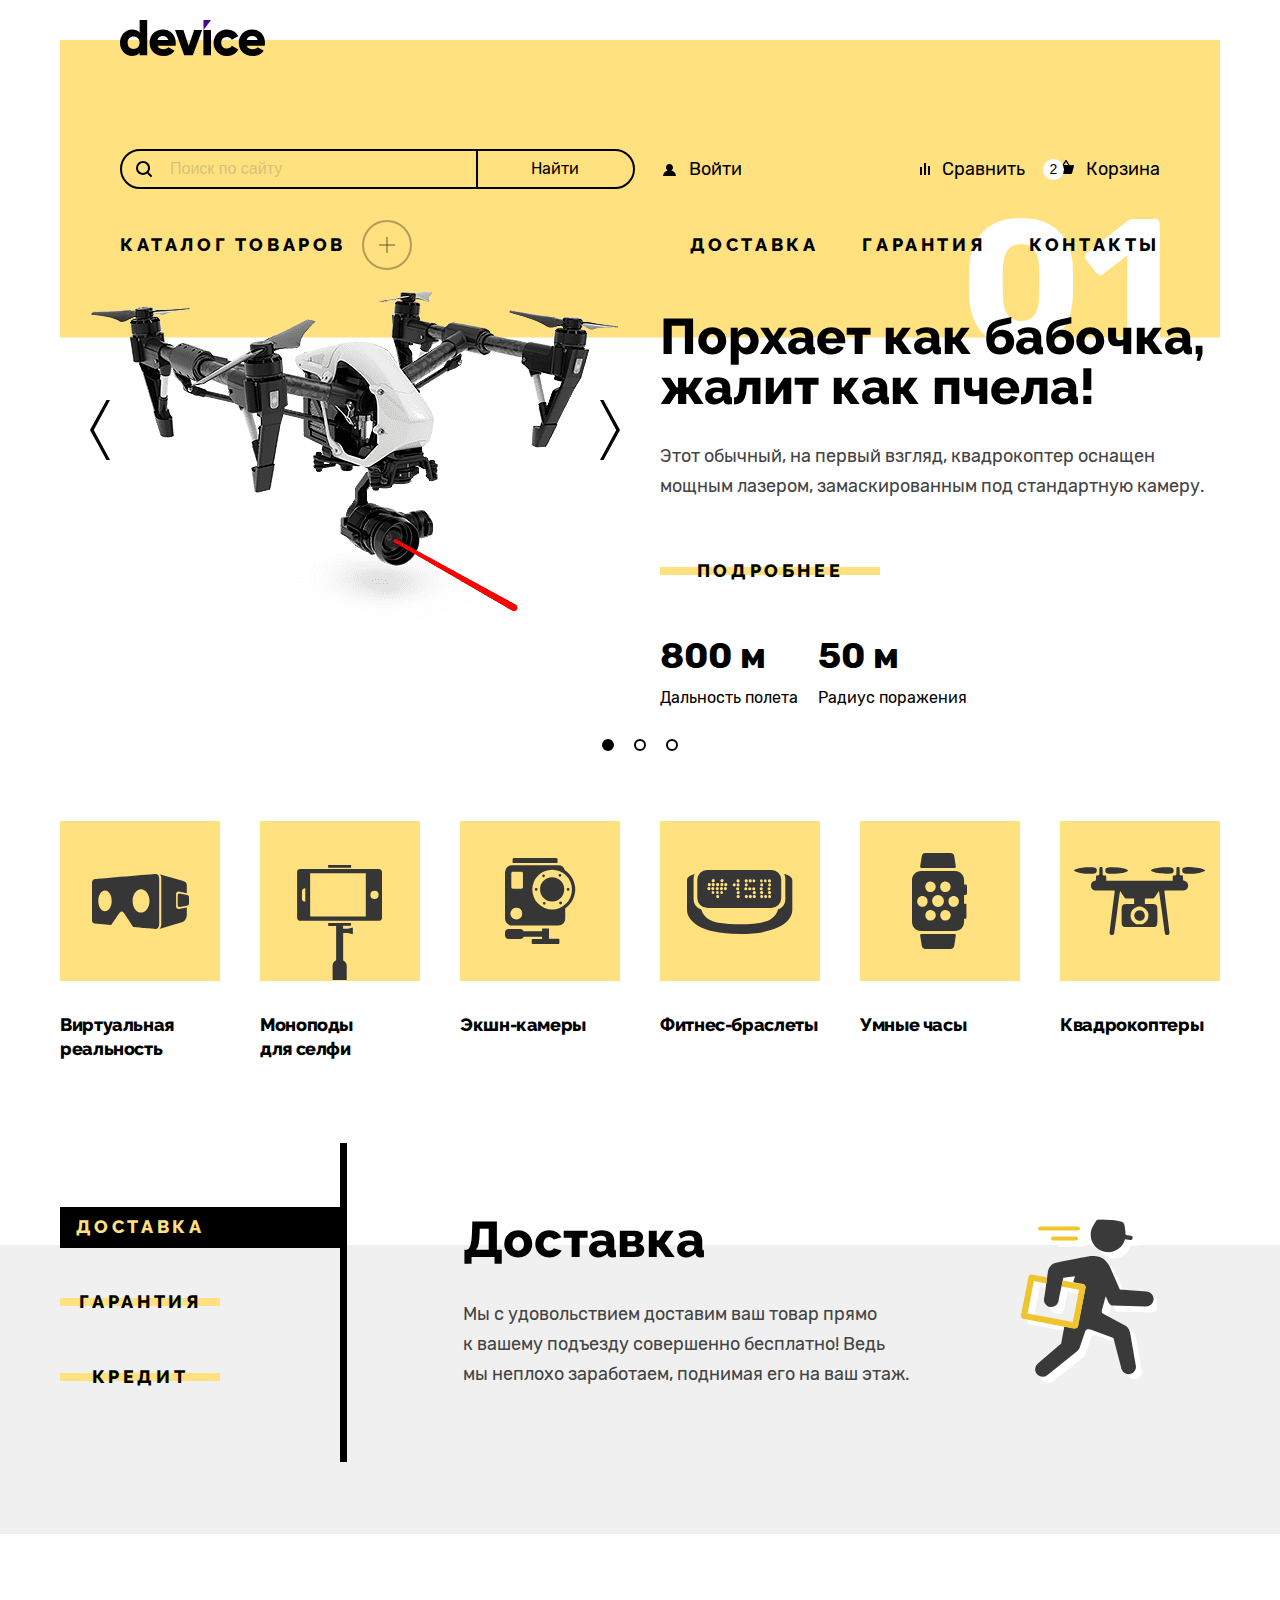
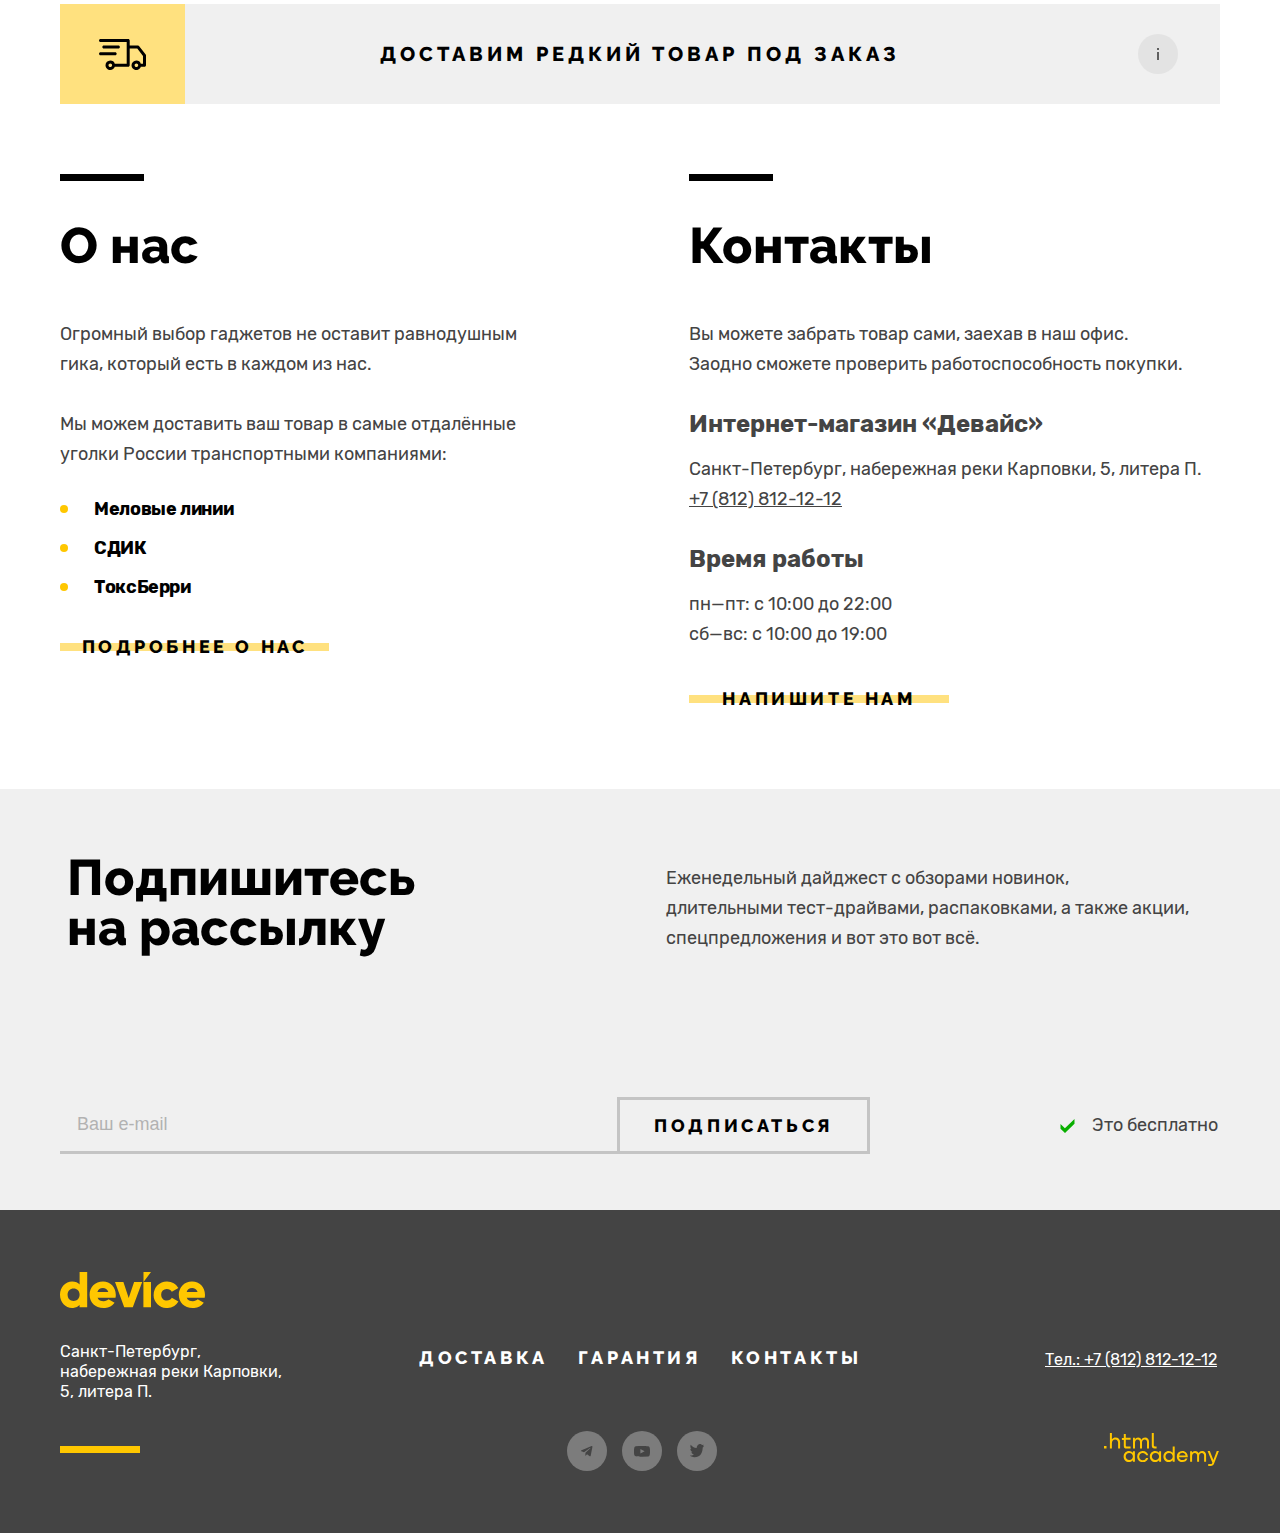
==== commit a31b9c94: ":heavy_check_mark: Сборка #4" ====
--- a/4/index.html
+++ b/4/index.html
@@ -5,6 +5,7 @@
   <meta http-equiv="X-UA-Compatible" content="IE=edge">
   <meta name="viewport" content="width=device-width, initial-scale=1.0">
   <link rel="stylesheet" href="./styles/style.css">
+  <link rel="icon" href="./favicon.ico" type="image/x-icon">
   <title>device</title>
   <base href="https://htmlacademy-htmlcss.github.io/1554631-device-35/4/">
 </head>
@@ -34,7 +35,7 @@
           <li class="menu__user-list-item">
             <a class="menu__user-list-link menu__user-list-link--compare" href="#">Сравнить</a>
           </li>
-          <li class="menu__user-list-item menu__user-list-item--bascket menu__user-list-item--last-child">
+          <li class="menu__user-list-item menu__user-list-item--bascket">
             <a class="menu__user-list-link menu__user-list-link--bascket" href="#">Корзина</a>
             <div class="menu__user-list-number-goods-bascket-wrapper">
               <b class="visually-hidden">Число товаров в корзине.</b>
@@ -124,25 +125,25 @@
           <li class="menu__list-item">
             <a class="menu__list-link" href="#">Гарантия</a>
           </li>
-          <li class="menu__list-item menu__list-item--last-child">
+          <li class="menu__list-item">
             <a class="menu__list-link" href="#">Контакты</a>
           </li>
         </ul>
       </div>
     </nav>
   </header>
-  <main class="site-index">
+  <main class="site-index stick-footer">
     <h1 class="visually-hidden">Главная страница.</h1>
     <section class="site-index__suggestions suggestions">
       <h2 class="visually-hidden">Предложения.</h2>
       <div class="suggestions__slider slider">
-        <ul class="slider__list" style="left: 0;">
-          <li class="slider__item">
-            <div class="slider__number-slid-wrapper">
-              <span class="slider__number-slid">01</span>
+        <ul class="slider__list">
+          <li class="slider__item slider__item--active">
+            <div class="slider__number-slide-wrapper">
+              <span class="slider__number-slide">01</span>
             </div>
             <div class="slider__image-wrapper">
-              <img class="slider__image" src="img/index/slider-copter.png" alt="квадрокоптер.">
+              <img class="slider__image" src="img/index/slider-copter.png" width="560" height="462" alt="квадрокоптер.">
             </div>
             <h3 class="slider__title">Порхает как бабочка, жалит как пчела!</h3>
             <p class="slider__description">Этот обычный, на первый взгляд, квадрокоптер оснащен мощным лазером, замаскированным под стандартную камеру.
@@ -160,16 +161,16 @@
             </div>
           </li>
           <li class="slider__item">
-            <div class="slider__number-slid-wrapper">
-              <span class="slider__number-slid">02</span>
+            <div class="slider__number-slide-wrapper">
+              <span class="slider__number-slide">02</span>
             </div>
             <div class="slider__image-wrapper">
-              <img class="slider__image" src="img/index/slider-watch.png" alt="фитнес-браслеты.">
+              <img class="slider__image" src="img/index/slider-watch.png" width="560" height="560" alt="фитнес-браслеты.">
             </div>
             <h3 class="slider__title">Худеем правильно!</h3>
             <p class="slider__description">Мотивирующие фитнес-браслеты помогут найти в себе силы не пропускать занятия и соблюдать диету.
             </p>
-            <a class="slider__link button" href="#">Подробнее</a>
+            <a class="slider__link button" href="#" tabindex="-1">Подробнее</a>
             <div class="slider__characters-wrapper">
               <div class="slider__characters">
                 <h4 class="slider__characters-title">48 часов</h4>
@@ -178,16 +179,16 @@
             </div>
           </li>
           <li class="slider__item">
-            <div class="slider__number-slid-wrapper">
-              <span class="slider__number-slid">03</span>
+            <div class="slider__number-slide-wrapper">
+              <span class="slider__number-slide">03</span>
             </div>
             <div class="slider__image-wrapper">
-              <img class="slider__image" src="img/index/slider-monopods.png" alt="селфи-палки.">
+              <img class="slider__image" src="img/index/slider-monopods.png" width="560" height="560" alt="селфи-палки.">
             </div>
             <h3 class="slider__title">Делай селфи, как Бен Стиллер! </h3>
             <p class="slider__description">Самая длинная палка для селфи доступна в нашем магазине. Восемь (Восемь, Карл!) метров длиной и весом всего 5 кг.
             </p>
-            <a class="slider__link button" href="#">Подробнее</a>
+            <a class="slider__link button" href="#" tabindex="-1">Подробнее</a>
             <div class="slider__characters-wrapper">
               <div class="slider__characters">
                 <h4 class="slider__characters-title">8,5 м</h4>
@@ -229,7 +230,7 @@
         </li>
         <li class="directory-categories__item">
           <a class="directory-categories__link" href="catalog.html">
-            <div class="directory-categories__image-wrapper">
+            <div class="directory-categories__image-wrapper directory-categories__image-wrapper--monopods">
               <img class="directory-categories__image" src="img/index/svg/category-monopod.svg" alt="Моноподы" width="86" height="117">
             </div>
             <span class="directory-categories__sign">Моноподы <br>
@@ -283,39 +284,37 @@
             <button class="slider-services__button button">Кредит</button>
           </li>
         </ul>
-        <div class="slider-services__container-list">
-          <ul class="slider-services__list" style="top: 0;">
-            <li class="slider-services__item slider-services__item--delivery">
-              <h3 class="slider-services__title">Доставка</h3>
-              <p class="slider-services__description">Мы с удовольствием доставим ваш товар прямо
-                к вашему подъезду совершенно бесплатно! Ведь
+        <ul class="slider-services__list">
+          <li class="slider-services__item slider-services__item--delivery slider-services__item--active">
+            <h3 class="slider-services__title">Доставка</h3>
+            <p class="slider-services__description">Мы с удовольствием доставим ваш товар прямо <br>
+                к вашему подъезду совершенно бесплатно! Ведь <br>
                 мы неплохо заработаем, поднимая его на ваш этаж.
-              </p>
-            </li>
-            <li class="slider-services__item slider-services__item--guarantee">
-              <h3 class="slider-services__title">Гарантия</h3>
-              <p class="slider-services__description">Если из-за возгорания купленного у нас товара у вас
+            </p>
+          </li>
+          <li class="slider-services__item slider-services__item--guarantee">
+            <h3 class="slider-services__title">Гарантия</h3>
+            <p class="slider-services__description">Если из-за возгорания купленного у нас товара у вас
                 сгорит дом — не переживайте, мы выдадим вам новый.
                 Товар, не дом, конечно же.
-              </p>
-            </li>
-            <li class="slider-services__item slider-services__item--credit">
-              <h3 class="slider-services__title">Кредит</h3>
-              <p class="slider-services__description">Залезть в долговую яму стало проще! Кредитные консультанты подберут
+            </p>
+          </li>
+          <li class="slider-services__item slider-services__item--credit">
+            <h3 class="slider-services__title">Кредит</h3>
+            <p class="slider-services__description">Залезть в долговую яму стало проще! Кредитные консультанты подберут
                 для вас наиболее выгодные условия кредита. Выгодные для банка, разумеется.
-              </p>
-            </li>
-          </ul>
-        </div>
+            </p>
+          </li>
+        </ul>
       </div>
     </section>
     <section class="site-index__delivery delivery">
       <h2 class="visually-hidden">Доставка.</h2>
         <button class="delivery__button" type="button">
           Доставим редкий товар под заказ
-          <div class="delivery__tooltype tooltype">
-            <p class="tooltype-description">"Какой-то текст"</p>
-          </div>
+          <span class="delivery__tooltip tooltip">
+            <span class="tooltip-description">"Какой-то текст"</span>
+          </span>
         </button>
     </section>
     <section class="site-index__contacts contacts">
@@ -344,7 +343,7 @@
           <div class="contacts__addres">
             <h4 class="contacts__address-title">Интернет-магазин «Девайс»</h4>
             <p class="contacts__address-description"> Санкт-Петербург, набережная реки Карповки, 5, литера П. </p>
-            <a class="contacts__addres-phone" href="tel: +7 (812) 812-12-12">+7 (812) 812-12-12</a>
+            <a class="contacts__addres-phone" href="tel:+78128121212">+7 (812) 812-12-12</a>
           </div>
           <div class="contacts__time-work">
             <h4 class="contacts__time-work-title">Время работы</h4>
@@ -403,12 +402,12 @@
           <h2 class="visually-hidden">Социальные сети.</h2>
           <ul class="social__list">
             <li class="social__item">
-              <a class="social__link" href="tg://resolve?domain=htmlacademy" target="_blank">
+              <a class="social__link" href="https://t.me/htmlacademy" target="_blank">
                 <img class="social__icon" src="img/index/svg/telegram-icon.svg" alt="Telegram." width="13" height="11">
               </a>
             </li>
             <li class="social__item">
-              <a class="social__link" href="https://www.youtube.com/c/HTMLAcademyRUS" target="_blank">
+              <a class="social__link" href="https://www.youtube.com/user/htmlacademyru" target="_blank">
                 <img class="social__icon" src="img/index/svg/youtube-icon.svg" alt="YouTube." width="16" height="11">
               </a>
             </li>
@@ -423,7 +422,7 @@
       <div class="footer__container-united">
         <section class="footer__phone phone-footer">
           <h2 class="visually-hidden">Телефон магазина Device.</h2>
-          <a class="phone-footer__link" href="tel: +7 (812) 812-12-12">Тел.: +7 (812) 812-12-12</a>
+          <a class="phone-footer__link" href="tel:+78128121212">Тел.: +7 (812) 812-12-12</a>
         </section>
         <section class="footer__copyright copyright">
           <h2 class="visually-hidden">Компания-разработчик.</h2>
@@ -446,40 +445,42 @@
       <form class="modal-window-delivery__form" action="https://echo.htmlacademy.ru/" method="get">
         <label class="modal-window-delivery__form-lable">
           <span class="modal-window-delivery__form-lable-sign">Ваше имя:</span>
-          <div class="modal-window-delivery__wrapper-form-input input-wrapper-united input-wrapper-united--name">
-            <input class="modal-window-delivery__form-name input--name" type="name" name="modal-delivery-name" placeholder="Введите имя">
+          <span class="modal-window-delivery__wrapper-form-input input-wrapper-united input-wrapper-united--name">
+            <input class="modal-window-delivery__form-name input--name" type="text" name="modal-delivery-name" placeholder="Введите имя">
             <span class="input-sign">Добавьте имя</span>
             <span class="input-sign input-sign--invalid">Введите другое имя!</span>
-          </div>
+          </span>
         </label>
         <label class="modal-window-delivery__form-lable">
           <span class="modal-window-delivery__form-lable-sign">Ваш e-mail:</span>
-          <div class="modal-window-delivery__wrapper-form-input input-wrapper-united input-wrapper-united--mail">
+          <span class="modal-window-delivery__wrapper-form-input input-wrapper-united input-wrapper-united--mail">
             <input class="modal-window-delivery__form-mail input--mail input--mail-second" type="email" name="modal-delivery-mail" placeholder="Ваш e-mail" value="почта">
             <span class="input-sign input-sign--invalid">Забавный у вас адрес</span>
-          </div>
+          </span>
         </label>
         <label class="modal-window-delivery__form-lable modal-window-delivery__form-lable--description">
           <span class="modal-window-delivery__form-lable-sign">Что нужно привезти:</span>
           <textarea class="modal-window-delivery__form-description input--name" name="modal-delivery-description-directory"></textarea>
         </label>
-        <label for="modal-window-delivery__form-amount" class="modal-window-delivery__form-lable modal-window-delivery__form-lable--number">
-          <span class="modal-window-delivery__form-lable-sign">Количество:</span>
-          <div class="modal-window-delivery__tooltipe tooltype tooltipe--second">
-            <p class="tooltype-description">Постараемся найти, сколько нужно. Привезём сколько получится по требованиям
-              к провозу багажа.</p>
-          </div>
-          <div class="modal-window-delivery__form-amount-wrapper">
-            <button class="modal-window-delivery__form-amount-button modal-window-delivery__form-amount-button--minus">
+        <div class="modal-window-delivery__form-amount">
+          <label class="modal-window-delivery__form-lable modal-window-delivery__form-lable--number" for="modal-window-delivery__form-amount-input">
+            <span class="modal-window-delivery__form-lable-sign">Количество:</span>
+            <span class="modal-window-delivery__tooltip tooltip tooltip--second">
+              <span class="tooltip-description">Постараемся найти, сколько нужно. Привезём сколько получится по требованиям
+                к провозу багажа.</span>
+            </span>
+          </label>
+          <div class="modal-window-delivery__form-amount-input-wrapper">
+            <button class="modal-window-delivery__form-amount-button modal-window-delivery__form-amount-button--minus" type="button">
               <span class="visually-hidden">Уменьшить число товара.</span>
             </button>
-            <input id="modal-window-delivery__form-amount" class="modal-window-delivery__form-amount" type="number" name="modal-delivery-amount" value="1">
-            <span class="input-sign input-sign--invalid">Укажите число</span>
-            <button class="modal-window-delivery__form-amount-button">
+            <button class="modal-window-delivery__form-amount-button" type="button">
               <span class="visually-hidden">Увеличить число товара.</span>
             </button>
+            <input class="modal-window-delivery__form-amount-input" id="modal-window-delivery__form-amount-input" type="number" name="modal-delivery-amount" value="1">
+            <span class="input-sign input-sign--invalid">Укажите число</span>
           </div>
-        </label>
+        </div>
         <button class="modal-window-delivery__form-button-submit button" type="submit">Отправить</button>
       </form>
     </div>
--- a/4/styles/style.css
+++ b/4/styles/style.css
@@ -1,3 +1,10 @@
+/*
+* Prefixed by https://autoprefixer.github.io
+* PostCSS: v8.4.14,
+* Autoprefixer: v10.4.7
+* Browsers: last 1 version,>1%
+*/
+
 /* Шрифты */
 @font-face {
   font-family: "Rubik";
@@ -43,13 +50,14 @@
   min-height: 100%;
 }
 
-main {
+.stick-footer {
   flex-grow: 1;
 }
 
 img {
   display: block;
-  object-fit: contain;
+  -o-object-fit: contain;
+     object-fit: contain;
 }
 
 * {
@@ -94,7 +102,8 @@
   position: absolute;
   top: 50%;
   left: 0;
-  transform: translateY(-50%);
+  -webkit-transform: translateY(-50%);
+          transform: translateY(-50%);
   background-color: #ffe17f;
   z-index: -1;
 }
@@ -180,12 +189,13 @@
 /* input */
 .input-wrapper-united {
   position: relative;
+  display: -ms-grid;
   display: grid;
 }
 
 .input-sign {
   position: absolute;
-  bottom: -25px;
+  bottom: -20px;
   left: 0;
   display: block;
   width: 150px;
@@ -225,6 +235,22 @@
   border-bottom: 3px solid #ff3d3d;
 }
 
+.input--mail::-webkit-input-placeholder {
+  opacity: 0.5;
+}
+
+.input--mail::-moz-placeholder {
+  opacity: 0.5;
+}
+
+.input--mail:-ms-input-placeholder {
+  opacity: 0.5;
+}
+
+.input--mail::-ms-input-placeholder {
+  opacity: 0.5;
+}
+
 .input--mail::placeholder {
   opacity: 0.5;
 }
@@ -235,7 +261,7 @@
 
 .input--mail-second {
   max-width: 360px;
-  padding: 20px 0;
+  padding: 18px 0;
   padding-right: 36px;
   padding-left: 20px;
   border: none;
@@ -253,9 +279,38 @@
   display: block;
   width: 15px;
   height: 12px;
-  transform: translateY(-50%);
+  -webkit-transform: translateY(-50%);
+          transform: translateY(-50%);
   background-image: url("../img/index/svg/delivery-form-icon-mail.svg");
   cursor: text;
+}
+
+.input--mail-second::-webkit-input-placeholder {
+  font-size: 16px;
+  line-height: 20px;
+  color: #000000;
+  opacity: 0.3;
+}
+
+.input--mail-second::-moz-placeholder {
+  font-size: 16px;
+  line-height: 20px;
+  color: #000000;
+  opacity: 0.3;
+}
+
+.input--mail-second:-ms-input-placeholder {
+  font-size: 16px;
+  line-height: 20px;
+  color: #000000;
+  opacity: 0.3;
+}
+
+.input--mail-second::-ms-input-placeholder {
+  font-size: 16px;
+  line-height: 20px;
+  color: #000000;
+  opacity: 0.3;
 }
 
 .input--mail-second::placeholder {
@@ -276,9 +331,7 @@
 }
 
 .input--mail-second:invalid {
-  border-bottom: none;
-  outline: 2px solid #ff3d3d;
-  outline-offset: 2px;
+  border: 2px solid #ff3d3d;
 }
 
 .input--name {
@@ -302,9 +355,38 @@
   display: block;
   width: 13px;
   height: 12px;
-  transform: translateY(-50%);
+  -webkit-transform: translateY(-50%);
+          transform: translateY(-50%);
   background-image: url("../img/index/svg/delivery-form-name-icon.svg");
   cursor: text;
+}
+
+.input--name::-webkit-input-placeholder {
+  font-size: 16px;
+  line-height: 20px;
+  color: #000000;
+  opacity: 0.3;
+}
+
+.input--name::-moz-placeholder {
+  font-size: 16px;
+  line-height: 20px;
+  color: #000000;
+  opacity: 0.3;
+}
+
+.input--name:-ms-input-placeholder {
+  font-size: 16px;
+  line-height: 20px;
+  color: #000000;
+  opacity: 0.3;
+}
+
+.input--name::-ms-input-placeholder {
+  font-size: 16px;
+  line-height: 20px;
+  color: #000000;
+  opacity: 0.3;
 }
 
 .input--name::placeholder {
@@ -347,7 +429,8 @@
   width: 320px;
   min-height: 301px;
   padding: 20px;
-  transform: translateY(100%) translateX(-50%);
+  -webkit-transform: translateY(100%) translateX(-50%);
+          transform: translateY(100%) translateX(-50%);
   background-color: #000000;
   font-size: 16px;
   line-height: 20px;
@@ -363,7 +446,8 @@
   display: block;
   width: 14px;
   height: 6px;
-  transform: translateX(-50%);
+  -webkit-transform: translateX(-50%);
+          transform: translateX(-50%);
   background-image: url("../img/index/svg/tooltip-arrow.svg");
 }
 
@@ -441,7 +525,8 @@
   width: 14px;
   height: 1px;
   background-color: #ffffff;
-  transform: translate(-50%) rotate(45deg);
+  -webkit-transform: translate(-50%) rotate(45deg);
+          transform: translate(-50%) rotate(45deg);
 }
 
 .popover__card-button-close::before {
@@ -453,7 +538,8 @@
   width: 14px;
   height: 1px;
   background-color: #ffffff;
-  transform: translate(-50%) rotate(-45deg);
+  -webkit-transform: translate(-50%) rotate(-45deg);
+          transform: translate(-50%) rotate(-45deg);
 }
 
 .popover__card-button-close:hover {
@@ -528,9 +614,10 @@
   display: block;
   width: 10px;
   height: 14px;
-  transform: translateY(-50%);
+  -webkit-transform: translateY(-50%);
+          transform: translateY(-50%);
   background-color: transparent;
-  background-image: url(../img/index/svg/popover-price-number-icon.svg);
+  background-image: url("../img/index/svg/popover-price-number-icon.svg");
   background-position: center;
   background-repeat: no-repeat;
 }
@@ -560,9 +647,10 @@
 }
 /* Popover Exit */
 
-/* tooltipe */
-.tooltype {
-  position: absolute;
+/* tooltip */
+.tooltip {
+  position: absolute;
+  display: block;
   width: 40px;
   height: 40px;
   background-image: url("../img/index/svg/delivery-tooltype.svg");
@@ -574,7 +662,7 @@
   background-color: rgba(220, 220, 220, 1);
 }
 
-.tooltype-description {
+.tooltip-description {
   position: absolute;
   top: calc(100% + 10px);
   right: -34px;
@@ -590,7 +678,7 @@
   text-align: left;
 }
 
-.tooltype-description::after {
+.tooltip-description::after {
   content: "";
   position: absolute;
   top: -6px;
@@ -601,11 +689,11 @@
   background-image: url("../img/index/svg/tooltip-arrow.svg");
 }
 
-.tooltype:hover .tooltype-description {
-  display: block;
-}
-
-.tooltipe--second {
+.tooltip:hover .tooltip-description {
+  display: block;
+}
+
+.tooltip--second {
   width: 26px;
   height: 26px;
   opacity: 1;
@@ -617,20 +705,14 @@
 /* !Header */
 .header {
   width: 100%;
-  position: absolute;
   display: flex;
   flex-direction: column;
   align-items: center;
   padding: 0 60px;
   padding-top: 20px;
-  z-index: 3;
-}
-
-.header--catalog {
-  position: static;
-}
-
-.header--catalog .header__navigation::after {
+}
+
+.header__navigation::after {
   content: "";
   position: absolute;
   top: 20px;
@@ -714,7 +796,8 @@
   height: 16px;
   top: 50%;
   left: 16px;
-  transform: translateY(-50%);
+  -webkit-transform: translateY(-50%);
+          transform: translateY(-50%);
   background-image: url("../img/index/svg/header-icon-search.svg");
   background-repeat: no-repeat;
   background-position: center;
@@ -732,6 +815,30 @@
   font-size: 16px;
   line-height: 16px;
   background-color: transparent;
+}
+
+.menu__form-search::-webkit-input-placeholder {
+  font-size: 16px;
+  line-height: 20px;
+  opacity: 0.3;
+}
+
+.menu__form-search::-moz-placeholder {
+  font-size: 16px;
+  line-height: 20px;
+  opacity: 0.3;
+}
+
+.menu__form-search:-ms-input-placeholder {
+  font-size: 16px;
+  line-height: 20px;
+  opacity: 0.3;
+}
+
+.menu__form-search::-ms-input-placeholder {
+  font-size: 16px;
+  line-height: 20px;
+  opacity: 0.3;
 }
 
 .menu__form-search::placeholder {
@@ -804,7 +911,7 @@
   margin-right: auto;
 }
 
-.menu__user-list-item--last-child {
+.menu__user-list-item:last-child {
   margin-right: 0;
 }
 
@@ -962,38 +1069,22 @@
 }
 
 .menu__list-item {
-  min-width: 125px;
+  min-width: 118px;
   max-width: 160px;
   margin: 0;
-  margin-right: 46px;
-  padding: 0;
-}
-
-.menu__list-item--last-child {
+  margin-right: 44px;
+  padding: 0;
+}
+
+.menu__list-item:last-child {
   margin-right: 0;
 }
 
 /* Parent-select */
 .menu__list-item--parent-select {
-  min-width: 293px;
+  min-width: 288px;
   max-width: 360px;
   margin-right: auto;
-}
-
-.menu__list-item--parent-select:hover .menu__list-item-parent-select-button::after {
-  transform: translate(-50%, -50%) rotate(0deg);
-}
-
-.menu__list-item--parent-select:hover .menu__select-list {
-  display: flex;
-}
-
-.menu__list-item--parent-select:focus-within .menu__select-list {
-  display: flex;
-}
-
-.menu__list-item--parent-select:focus-within .menu__list-item-parent-select-button::after {
-  transform: translate(-50%, -50%) rotate(0deg);
 }
 /* Parent select EXIT */
 
@@ -1011,7 +1102,7 @@
   text-transform: uppercase;
   font-weight: 800;
   font-size: 18px;
-  line-height: 20px;
+  line-height: 21px;
   text-align: center;
   background-color: transparent;
   color: #000000;
@@ -1020,7 +1111,7 @@
 }
 
 .menu__list-link--select {
-  padding-right: 60px;
+  padding-right: 66px;
 }
 
 .menu__list-link--active::before {
@@ -1038,26 +1129,6 @@
   opacity: 0.6;
 }
 
-.menu__list-link:hover + .menu__list-item-parent-select-button {
-  border: 2px solid rgba(0, 0, 0, 1);
-}
-
-.menu__list-link:hover + .menu__list-item-parent-select-button::before {
-  background-color: rgba(0, 0, 0, 1);
-}
-
-.menu__list-link:active {
-  opacity: 0.3;
-}
-
-.menu__list-link:active + .menu__list-item-parent-select-button {
-  border: 2px solid rgba(0, 0, 0, 1);
-}
-
-.menu__list-link:active + .menu__list-item-parent-select-button::before {
-  background-color: rgba(0, 0, 0, 1);
-}
-
 .menu__list-link:focus-visible {
   outline: 2px solid #af4fff;
   outline-offset: 2px;
@@ -1077,7 +1148,8 @@
   display: block;
   top: 50%;
   right: 0;
-  transform: translateY(-50%);
+  -webkit-transform: translateY(-50%);
+          transform: translateY(-50%);
   width: 50px;
   height: 50px;
   margin: 0;
@@ -1094,7 +1166,8 @@
   position: absolute;
   top: 50%;
   left: 50%;
-  transform: translate(-50%, -50%);
+  -webkit-transform: translate(-50%, -50%);
+          transform: translate(-50%, -50%);
   display: block;
   width: 16px;
   height: 2px;
@@ -1106,11 +1179,50 @@
   position: absolute;
   top: 50%;
   left: 50%;
-  transform: translate(-50%, -50%) rotate(-90deg);
+  -webkit-transform: translate(-50%, -50%) rotate(-90deg);
+          transform: translate(-50%, -50%) rotate(-90deg);
   display: block;
   width: 16px;
   height: 2px;
   background-color: rgba(0, 0, 0, 0.3);
+}
+
+.menu__list-item--parent-select:hover .menu__list-item-parent-select-button::after {
+  -webkit-transform: translate(-50%, -50%) rotate(0deg);
+          transform: translate(-50%, -50%) rotate(0deg);
+}
+
+.menu__list-item--parent-select:hover .menu__select-list {
+  display: flex;
+}
+
+.menu__list-item--parent-select:focus-within .menu__select-list {
+  display: flex;
+}
+
+.menu__list-item--parent-select:focus-within .menu__list-item-parent-select-button::after {
+  -webkit-transform: translate(-50%, -50%) rotate(0deg);
+          transform: translate(-50%, -50%) rotate(0deg);
+}
+
+.menu__list-link:hover + .menu__list-item-parent-select-button {
+  border: 2px solid rgba(0, 0, 0, 1);
+}
+
+.menu__list-link:hover + .menu__list-item-parent-select-button::before {
+  background-color: rgba(0, 0, 0, 1);
+}
+
+.menu__list-link:active {
+  opacity: 0.3;
+}
+
+.menu__list-link:active + .menu__list-item-parent-select-button {
+  border: 2px solid rgba(0, 0, 0, 1);
+}
+
+.menu__list-link:active + .menu__list-item-parent-select-button::before {
+  background-color: rgba(0, 0, 0, 1);
 }
 
 .menu__list-item-parent-select-button:hover {
@@ -1219,13 +1331,12 @@
 .slider {
   position: relative;
   max-width: 1160px;
-  overflow: hidden;
-  padding: 0;
-  padding-top: 190px;
+  padding: 0;
 }
 
 .slider__list {
   position: relative;
+  left: 0;
   display: flex;
   flex-grow: 1;
   margin: 0;
@@ -1236,30 +1347,63 @@
 
 .slider__item {
   position: relative;
+  display: -ms-grid;
   display: grid;
+  -ms-grid-columns: minmax(0, 560px) 40px minmax(0, 560px);
   grid-template-columns: minmax(0, 560px) minmax(0, 560px);
+  -ms-grid-rows: 1px auto;
   grid-template-rows: 1px auto;
-  column-gap: 40px;
+  -webkit-column-gap: 40px;
+     -moz-column-gap: 40px;
+          column-gap: 40px;
   min-width: 100%;
-}
-
-.slider__number-slid-wrapper {
-  position: absolute;
-  top: -150px;
+  opacity: 0;
+  pointer-events: none;
+}
+
+.slider__item > *:nth-child(1) {
+  -ms-grid-row: 1;
+  -ms-grid-column: 1;
+}
+
+.slider__item > *:nth-child(2) {
+  -ms-grid-row: 1;
+  -ms-grid-column: 3;
+}
+
+.slider__item > *:nth-child(3) {
+  -ms-grid-row: 2;
+  -ms-grid-column: 1;
+}
+
+.slider__item > *:nth-child(4) {
+  -ms-grid-row: 2;
+  -ms-grid-column: 3;
+}
+
+.slider__item--active {
+  opacity: 1;
+  pointer-events: painted;
+}
+
+.slider__number-slide-wrapper {
+  position: absolute;
+  top: 0;
   left: 0;
   width: 100%;
-  min-height: 300px;
+  min-height: 135px;
   background-color: #ffe17f;
+  -webkit-transform: translateY(-50%);
+          transform: translateY(-50%);
   z-index: -1;
 }
 
-.slider__number-slid {
+.slider__number-slide {
   position: absolute;
   right: 49px;
-  top: 246px;
+  top: 82px;
   display: inline-block;
   max-width: 50%;
-  height: 135px;
   padding: 0;
   margin: 0;
   font-weight: 700;
@@ -1271,25 +1415,30 @@
 
 .slider__image-wrapper {
   display: flex;
-  align-items: center;
+  align-items: flex-start;
   max-width: 560px;
   min-height: 560px;
 }
 
 .slider__image {
   display: block;
+  -ms-grid-column: 1;
+  -ms-grid-column-span: 1;
   grid-column: 1/2;
-  width: auto;
   max-width: 100%;
-  max-height: 560px;
+  max-height: 462px;
   height: auto;
 }
 
 .slider__title {
+  -ms-grid-column: 2;
+  -ms-grid-column-span: 1;
   grid-column: 2/3;
+  -ms-grid-row: 1;
+  -ms-grid-row-span: 2;
   grid-row: 1/3;
   margin: 0;
-  margin-top: 121px;
+  margin-top: 42px;
   margin-bottom: 29px;
   padding: 0;
   font-family: "Raleway", "Arial", sans-serif;
@@ -1299,6 +1448,8 @@
 }
 
 .slider__description {
+  -ms-grid-column: 2;
+  -ms-grid-column-span: 1;
   grid-column: 2/3;
   margin: 0;
   margin-bottom: 50px;
@@ -1309,6 +1460,8 @@
 }
 
 .slider__link {
+  -ms-grid-column: 2;
+  -ms-grid-column-span: 1;
   grid-column: 2/3;
   display: block;
   margin: 0;
@@ -1318,6 +1471,8 @@
 }
 
 .slider__characters-wrapper {
+  -ms-grid-column: 2;
+  -ms-grid-column-span: 1;
   grid-column: 2/3;
   display: flex;
   flex-wrap: wrap;
@@ -1353,14 +1508,15 @@
 
 .slider__image-arrow {
   position: absolute;
-  top: 391px;
+  top: 120px;
   right: 0;
   display: block;
   width: 20px;
   height: 80px;
   margin: 0;
   padding: 10px 0;
-  transform: rotate(-180deg);
+  -webkit-transform: rotate(-180deg);
+          transform: rotate(-180deg);
   border: none;
   box-shadow: none;
   background-color: transparent;
@@ -1384,13 +1540,17 @@
 
 .slider__image-arrow--left {
   left: 30px;
-  transform: rotate(0deg);
+  -webkit-transform: rotate(0deg);
+          transform: rotate(0deg);
 }
 
 .slider__toggles {
+  display: -ms-grid;
   display: grid;
   grid-template-columns: repeat(auto-fit, minmax(12px, 12px));
-  column-gap: 20px;
+  -webkit-column-gap: 20px;
+     -moz-column-gap: 20px;
+          column-gap: 20px;
   justify-content: center;
   margin: 0;
   padding: 2px 0;
@@ -1431,7 +1591,7 @@
 /* Categories */
 .site-index__directory-categories {
   margin: 0 auto;
-  margin-bottom: 20px;
+  margin-bottom: 32px;
 }
 
 .directory-categories {
@@ -1440,9 +1600,12 @@
 }
 
 .directory-categories__list {
+  display: -ms-grid;
   display: grid;
   grid-template-columns: repeat(auto-fit, minmax(1px, 160px));
-  column-gap: 40px;
+  -webkit-column-gap: 40px;
+     -moz-column-gap: 40px;
+          column-gap: 40px;
   width: 100%;
   margin: 0;
   padding: 0;
@@ -1493,6 +1656,10 @@
   padding: 0;
   background-color: #ffe17f;
 }
+
+.directory-categories__image-wrapper--monopods {
+  align-items: flex-end;
+}
 /* Categories exit*/
 
 /* Services */
@@ -1507,17 +1674,7 @@
   justify-content: center;
   width: 100%;
   padding: 0 60px;
-}
-
-.services::before {
-  content: "";
-  position: absolute;
-  top: 102px;
-  display: block;
-  width: calc(100% + 120px);
-  height: calc(100% - 102px);
-  background-color: #f0f0f0;
-  z-index: -1;
+  background: linear-gradient(0deg, rgba(240, 240, 240, 1) 74%, rgba(255, 255, 255, 1) 0);
 }
 
 .services__slider {
@@ -1593,7 +1750,8 @@
   position: absolute;
   right: 0;
   top: 0;
-  transform: none;
+  -webkit-transform: none;
+          transform: none;
   display: block;
   height: calc(100% + 1px);
   max-width: calc(100% - 6px);
@@ -1602,34 +1760,35 @@
   z-index: -1;
 }
 
-.slider-services__container-list {
+.slider-services__list {
+  position: relative;
+  top: 0;
+  display: flex;
+  flex-direction: column;
+  width: 100%;
   max-width: 873px;
-  max-height: 319px;
-  overflow: hidden;
+  height: 100%;
+  min-height: 319px;
   margin: 0;
   padding: 0;
   padding-right: 63px;
   padding-left: 116px;
-}
-
-.slider-services__list {
-  position: relative;
-  display: flex;
-  flex-direction: column;
+  list-style: none;
+}
+
+.slider-services__item {
+  position: relative;
+  display: none;
   width: 100%;
-  height: 100%;
-  margin: 0;
-  padding: 0;
-  list-style: none;
-}
-
-.slider-services__item {
-  position: relative;
   min-height: 100%;
   margin: 0;
   padding: 0;
   padding-top: 72px;
   padding-right: 200px;
+}
+
+.slider-services__item--active {
+  display: block;
 }
 
 .slider-services__item--delivery::before {
@@ -1701,7 +1860,7 @@
   display: block;
   width: 100%;
   margin: 0;
-  padding: 38px 125px;
+  padding: 39px 125px;
   text-decoration: none;
   font-family: "Raleway", "Arial", sans-serif;
   font-weight: 800;
@@ -1734,12 +1893,12 @@
   background-color: #ffc700;
 }
 
-.delivery__button:hover .tooltype {
-  opacity: 1;
-}
-
 .delivery__button:active {
   opacity: 0.3;
+}
+
+.delivery__button:active::after {
+  background-color: #ffc700;
 }
 
 .delivery__button:focus-visible {
@@ -1747,10 +1906,19 @@
   outline-offset: 2px;
 }
 
-.delivery__tooltype {
+.delivery__tooltip {
   top: 50%;
   right: 42px;
-  transform: translateY(-50%);
+  -webkit-transform: translateY(-50%);
+          transform: translateY(-50%);
+}
+
+.delivery__button:hover .delivery__tooltip {
+  opacity: 1;
+}
+
+.delivery__button:active .delivery__tooltip {
+  opacity: 1;
 }
 /* Delivery exit*/
 
@@ -1777,7 +1945,7 @@
   position: relative;
   max-width: 532px;
   margin: 0;
-  margin-right: 96px;
+  margin-right: 131px;
   margin-bottom: 70px;
   padding: 0;
   padding-top: 47px;
@@ -1857,7 +2025,8 @@
   height: 8px;
   border-radius: 50%;
   background-color: #ffc700;
-  transform: translateY(-50%);
+  -webkit-transform: translateY(-50%);
+          transform: translateY(-50%);
 }
 
 .contacts__item-delivery:last-child {
@@ -1866,8 +2035,10 @@
 
 .contacts__button {
   display: inline-block;
-  min-width: 270px;
+  max-width: 270px;
+  min-width: 260px;
   margin-bottom: 10px;
+  padding: 10px 21.5px;
   color: #000000;
   text-decoration: none;
 }
@@ -1960,6 +2131,7 @@
   margin: 0;
   margin-right: auto;
   margin-bottom: 144px;
+  margin-left: 7px;
   padding: 0;
   padding-right: 40px;
   font-family: "Raleway", "Arial", sans-serif;
@@ -1973,6 +2145,8 @@
   margin: 0;
   margin-bottom: 60px;
   padding: 0;
+  padding-top: 10px;
+  padding-left: 6px;
   font-weight: 400;
   font-size: 18px;
   line-height: 30px;
@@ -2028,10 +2202,14 @@
 }
 
 .footer__container {
+  display: -ms-grid;
   display: grid;
+  -ms-grid-columns: minmax(200px, 239px) 40px minmax(150px, 666px) 40px minmax(174px, 174px);
   grid-template-columns: minmax(200px, 239px) minmax(150px, 666px) minmax(174px, 174px);
   align-items: start;
-  column-gap: 40px;
+  -webkit-column-gap: 40px;
+     -moz-column-gap: 40px;
+          column-gap: 40px;
   max-width: 1160px;
   margin: 0 auto;
   padding: 0;
@@ -2086,22 +2264,24 @@
 /* Menu */
 .footer__menu {
   margin: 0;
-  margin-bottom: 62px;
+  margin-bottom: 58px;
 }
 
 .menu-footer {
   display: flex;
-  justify-content: center;
   max-width: 666px;
 }
 
 .menu-footer__list {
   display: flex;
   flex-wrap: wrap;
-  column-gap: 35px;
+  -webkit-column-gap: 30px;
+     -moz-column-gap: 30px;
+          column-gap: 30px;
   row-gap: 20px;
   max-width: 100%;
   margin: 0;
+  margin-left: 80px;
   padding: 0;
   list-style: none;
 }
@@ -2149,7 +2329,7 @@
 /* Phone */
 .footer__phone {
   margin: 0;
-  margin-bottom: 63px;
+  margin-bottom: 50px;
 }
 
 .phone-footer {
@@ -2187,16 +2367,24 @@
 }
 
 .social {
-  max-width: 666px;
-  padding: 0;
+  display: flex;
+  justify-content: center;
+  padding: 0 30px;
 }
 
 .social__list {
+  position: relative;
+  left: -30px;
+  display: -ms-grid;
   display: grid;
   grid-template-columns: repeat(auto-fit, minmax(40px, 40px));
   justify-content: center;
-  column-gap: 15px;
+  -webkit-column-gap: 15px;
+     -moz-column-gap: 15px;
+          column-gap: 15px;
   row-gap: 30px;
+  min-width: 150px;
+  max-width: 100%;
   margin: 0;
   padding: 0;
   list-style: none;
@@ -2252,12 +2440,15 @@
   padding: 5px 0;
 }
 
-.copyright__link:hover {
+.copyright__link:hover svg {
   fill: #ffffff;
 }
 
+.copyright__link:active svg {
+  fill: #ffffff;
+}
+
 .copyright__link:active {
-  fill: #ffffff;
   opacity: 0.3;
 }
 
@@ -2278,22 +2469,44 @@
 }
 
 .catalog-monopods__container {
+  display: -ms-grid;
   display: grid;
+  -ms-grid-columns: minmax(320px, 320px) minmax(0, 840px);
   grid-template-columns: minmax(320px, 320px) minmax(0, 840px);
+  -ms-grid-rows: 1px auto;
   grid-template-rows: 1px auto;
   justify-content: center;
   width: 100%;
   margin: 0;
   padding: 0 60px;
   background-color: #f0f0f0;
-  /* background-color: #f0f0f0; */
+}
+
+.catalog-monopods__container > *:nth-child(1) {
+  -ms-grid-row: 1;
+  -ms-grid-column: 1;
+}
+
+.catalog-monopods__container > *:nth-child(2) {
+  -ms-grid-row: 1;
+  -ms-grid-column: 2;
+}
+
+.catalog-monopods__container > *:nth-child(3) {
+  -ms-grid-row: 2;
+  -ms-grid-column: 1;
+}
+
+.catalog-monopods__container > *:nth-child(4) {
+  -ms-grid-row: 2;
+  -ms-grid-column: 2;
 }
 
 .catalog-monopods__header {
   position: relative;
   top: -6px;
   margin: 0 auto;
-  margin-bottom: 28px;
+  margin-bottom: 23px;
 }
 
 .header-inner {
@@ -2305,7 +2518,7 @@
 .header-inner__title {
   font-family: "Raleway", "Arial", sans-serif;
   margin: 0;
-  margin-bottom: 12px;
+  margin-bottom: 10px;
   padding: 0;
   font-weight: 800;
   font-size: 50px;
@@ -2361,6 +2574,8 @@
 
 /* Filter */
 .catalog-monopods__filter {
+  -ms-grid-column: 1;
+  -ms-grid-column-span: 1;
   grid-column: 1/2;
   margin: 0;
 }
@@ -2425,7 +2640,7 @@
   flex-wrap: wrap;
   width: 200px;
   padding: 0;
-  padding-top: 10px;
+  padding-top: 8px;
 }
 
 .range__scale {
@@ -2439,6 +2654,8 @@
 
 .range__bar {
   position: absolute;
+  left: 0; /* left and width отвечает за позиционирование полузнка */
+  width: 119px;
   background-color: #000000;
   height: 100%;
 }
@@ -2450,7 +2667,8 @@
   margin: 0;
   padding: 0;
   top: 50%;
-  transform: translateY(-50%);
+  -webkit-transform: translateY(-50%);
+          transform: translateY(-50%);
   border-radius: 50%;
   background-color: #ffffff;
   border: 2px solid #000000;
@@ -2578,7 +2796,8 @@
   display: block;
   width: 20px;
   height: 20px;
-  transform: translateY(-50%);
+  -webkit-transform: translateY(-50%);
+          transform: translateY(-50%);
   border: 2px solid #cccccc;
   border-radius: 3px;
 }
@@ -2590,8 +2809,9 @@
   display: block;
   width: 16px;
   height: 16px;
-  transform: translateY(-50%);
-  border: 2px solid #cccccc;
+  -webkit-transform: translateY(-50%);
+          transform: translateY(-50%);
+  box-shadow: 0 0 0 2px #cccccc;
   border-radius: 50%;
 }
 
@@ -2625,7 +2845,11 @@
 
 /* Sorting */
 .catalog-monopods__sorting {
+  -ms-grid-column: 2;
+  -ms-grid-column-span: 1;
   grid-column: 2/3;
+  -ms-grid-row: 1;
+  -ms-grid-row-span: 2;
   grid-row: 1/3;
   margin: 0;
 }
@@ -2720,7 +2944,8 @@
 }
 
 .sorting__button--down {
-  transform: rotate(180deg);
+  -webkit-transform: rotate(180deg);
+          transform: rotate(180deg);
 }
 
 .sorting__button:focus-visible {
@@ -2731,6 +2956,8 @@
 
 /* Gallery */
 .catalog-monopods__gallery {
+  -ms-grid-column: 2;
+  -ms-grid-column-span: 1;
   grid-column: 2/3;
   margin: 0;
 }
@@ -2743,9 +2970,12 @@
 }
 
 .gallery-monopods__cards-list {
+  display: -ms-grid;
   display: grid;
   grid-template-columns: repeat(auto-fit, minmax(360px, 360px));
-  column-gap: 40px;
+  -webkit-column-gap: 40px;
+     -moz-column-gap: 40px;
+          column-gap: 40px;
   row-gap: 44px;
   margin: 0;
   margin-bottom: 44px;
@@ -2809,6 +3039,7 @@
   font-weight: 700;
   font-size: 18px;
   line-height: 20px;
+  letter-spacing: -0.02em;
 }
 
 .card__price {
@@ -2816,6 +3047,7 @@
   color: #444444;
   font-size: 18px;
   line-height: 21px;
+  text-align: right;
   font-weight: 400;
 }
 
@@ -2825,7 +3057,8 @@
   left: 50%;
   display: none;
   width: 220px;
-  transform: translateX(-50%);
+  -webkit-transform: translateX(-50%);
+          transform: translateX(-50%);
   text-decoration: none;
   color: #000000;
 }
@@ -2853,7 +3086,6 @@
 .gallery-monopods__pagination {
   display: flex;
   flex-wrap: wrap;
-  justify-content: space-between;
   align-items: flex-start;
   background-color: #ebebeb;
 }
@@ -2864,6 +3096,7 @@
   min-width: 142px;
   margin: 0;
   padding: 25px;
+  padding-right: 22px;
   background-color: #ebebeb;
   color: #000000;
   text-decoration: none;
@@ -2904,12 +3137,15 @@
 }
 
 .gallery-monopods__pagination-list {
-  align-self: center;
+  -ms-grid-row-align: center;
+      align-self: center;
   display: flex;
   flex-wrap: wrap;
   row-gap: 10px;
   max-width: 440px;
-  margin: 0 20px;
+  margin: 0;
+  margin-left: 132px;
+  margin-right: auto;
   padding: 0;
   list-style: none;
 }
@@ -2956,8 +3192,6 @@
   overflow-y: auto;
   position: fixed;
   display: none;
-  justify-content: center;
-  align-items: center;
   width: 100%;
   min-height: 100%;
   z-index: 4;
@@ -2969,20 +3203,26 @@
 }
 
 .modal__container-content {
+  position: fixed;
+  top: 50%;
+  left: 50%;
   display: flex;
   flex-wrap: wrap;
   max-width: 920px;
   min-height: 568px;
   margin: 0;
-  padding: 62px 70px 72px;
+  padding: 62px 70px 60px;
   border: 10px solid #000000;
   box-shadow: 0 10px 0 rgba(0, 0, 0, 0.1);
   background-color: #ffffff;
+  -webkit-transform: translateY(-50%) translateX(-50%);
+          transform: translateY(-50%) translateX(-50%);
 }
 
 .modal-window-delivery__title {
   margin: 0;
   margin-right: auto;
+  margin-bottom: 40px;
   padding: 0;
   font-family: "Raleway", "Arial", sans-serif;
   font-weight: 800;
@@ -3009,7 +3249,8 @@
   display: block;
   width: 36px;
   height: 4px;
-  transform: translate(-50%) rotate(45deg);
+  -webkit-transform: translate(-50%) rotate(45deg);
+          transform: translate(-50%) rotate(45deg);
   background-color: #000000;
 }
 
@@ -3021,7 +3262,8 @@
   display: block;
   width: 36px;
   height: 4px;
-  transform: translate(-50%) rotate(-45deg);
+  -webkit-transform: translate(-50%) rotate(-45deg);
+          transform: translate(-50%) rotate(-45deg);
   background-color: #000000;
 }
 
@@ -3044,13 +3286,18 @@
   justify-content: flex-start;
 }
 
+.modal-window-delivery__form-amount {
+  width: 180px;
+  margin-bottom: 42px;
+}
+
 .modal-window-delivery__form-lable {
   position: relative;
   display: flex;
   flex-direction: column;
   width: calc(50% - 20px);
   margin-right: 40px;
-  margin-bottom: 42px;
+  margin-bottom: 62px;
 }
 
 .modal-window-delivery__form-lable:nth-child(2n) {
@@ -3060,10 +3307,12 @@
 .modal-window-delivery__form-lable--description {
   flex-grow: 1;
   max-width: 540px;
+  margin-bottom: 42px;
 }
 
 .modal-window-delivery__form-lable--number {
   width: 180px;
+  margin-bottom: 0;
 }
 
 .modal-window-delivery__form-lable-sign {
@@ -3082,33 +3331,50 @@
   resize: none;
 }
 
-.modal-window-delivery__tooltipe {
+.modal-window-delivery__tooltip {
   top: -3px;
   right: 34px;
 }
 
 .modal-window-delivery__form-amount-wrapper {
   position: relative;
+  display: block;
 }
 
 .modal-window-delivery__form-amount-button {
   position: absolute;
   top: 50%;
-  right: 22px;
-  transform: translateY(-50%);
-  width: 16px;
-  height: 16px;
+  right: 0;
+  -webkit-transform: translateY(-50%);
+          transform: translateY(-50%);
+  width: 60px;
+  height: 60px;
   background-color: transparent;
   border: none;
   cursor: pointer;
+  z-index: 1;
+}
+
+.modal-window-delivery__form-amount-button:hover {
+  opacity: 0.6;
+}
+
+.modal-window-delivery__form-amount-button:active {
+  opacity: 0.3;
+}
+
+.modal-window-delivery__form-amount-button:focus-visible {
+  outline-offset: 2px;
+  outline: 2px solid #af4fff;
 }
 
 .modal-window-delivery__form-amount-button::after {
   content: "";
   position: absolute;
   top: 50%;
-  left: 0;
-  transform: translateY(-50%);
+  left: 50%;
+  -webkit-transform: translateY(-50%) translateX(-50%);
+          transform: translateY(-50%) translateX(-50%);
   display: block;
   width: 16px;
   height: 2px;
@@ -3119,8 +3385,9 @@
   content: "";
   position: absolute;
   top: 50%;
-  left: 0;
-  transform: translateY(-50%) rotate(90deg);
+  left: 50%;
+  -webkit-transform: translateY(-50%) translateX(-50%) rotate(90deg);
+          transform: translateY(-50%) translateX(-50%) rotate(90deg);
   display: block;
   width: 16px;
   height: 2px;
@@ -3128,14 +3395,18 @@
 }
 
 .modal-window-delivery__form-amount-button--minus {
-  left: 22px;
+  left: 0;
 }
 
 .modal-window-delivery__form-amount-button--minus::before {
   display: none;
 }
 
-.modal-window-delivery__form-amount {
+.modal-window-delivery__form-amount-input-wrapper {
+  position: relative;
+}
+
+.modal-window-delivery__form-amount-input {
   max-width: 180px;
   min-height: 60px;
   margin: 0;
@@ -3148,28 +3419,36 @@
   -moz-appearance: textfield;
 }
 
-.modal-window-delivery__form-amount::-webkit-outer-spin-button,
-.modal-window-delivery__form-amount::-webkit-inner-spin-button {
+.modal-window-delivery__form-amount-input::-webkit-outer-spin-button,
+.modal-window-delivery__form-amount-input::-webkit-inner-spin-button {
   -webkit-appearance: none;
 }
 
-.modal-window-delivery__form-amount:hover {
+.modal-window-delivery__form-amount-input:hover {
   background-color: #dcdcdc;
 }
 
-.modal-window-delivery__form-amount:focus-visible {
+.modal-window-delivery__form-amount-button:hover ~ .modal-window-delivery__form-amount-input {
+  background-color: #dcdcdc;
+}
+
+.modal-window-delivery__form-amount-input:focus-visible {
   background-color: #ebebeb;
   outline: 2px solid #af4fff;
   outline-offset: 2px;
 }
 
-.modal-window-delivery__form-amount:invalid + .input-sign--invalid {
+.modal-window-delivery__form-amount-button:focus-visible ~ .modal-window-delivery__form-amount-input {
+  background-color: #ebebeb;
+}
+
+.modal-window-delivery__form-amount-input:invalid + .input-sign--invalid {
   display: block;
 }
 
 .modal-window-delivery__form-button-submit {
   width: 200px;
-  padding: 6px 5px;
+  padding: 10px 5px;
 }
 
 /* Modal-window Exit */
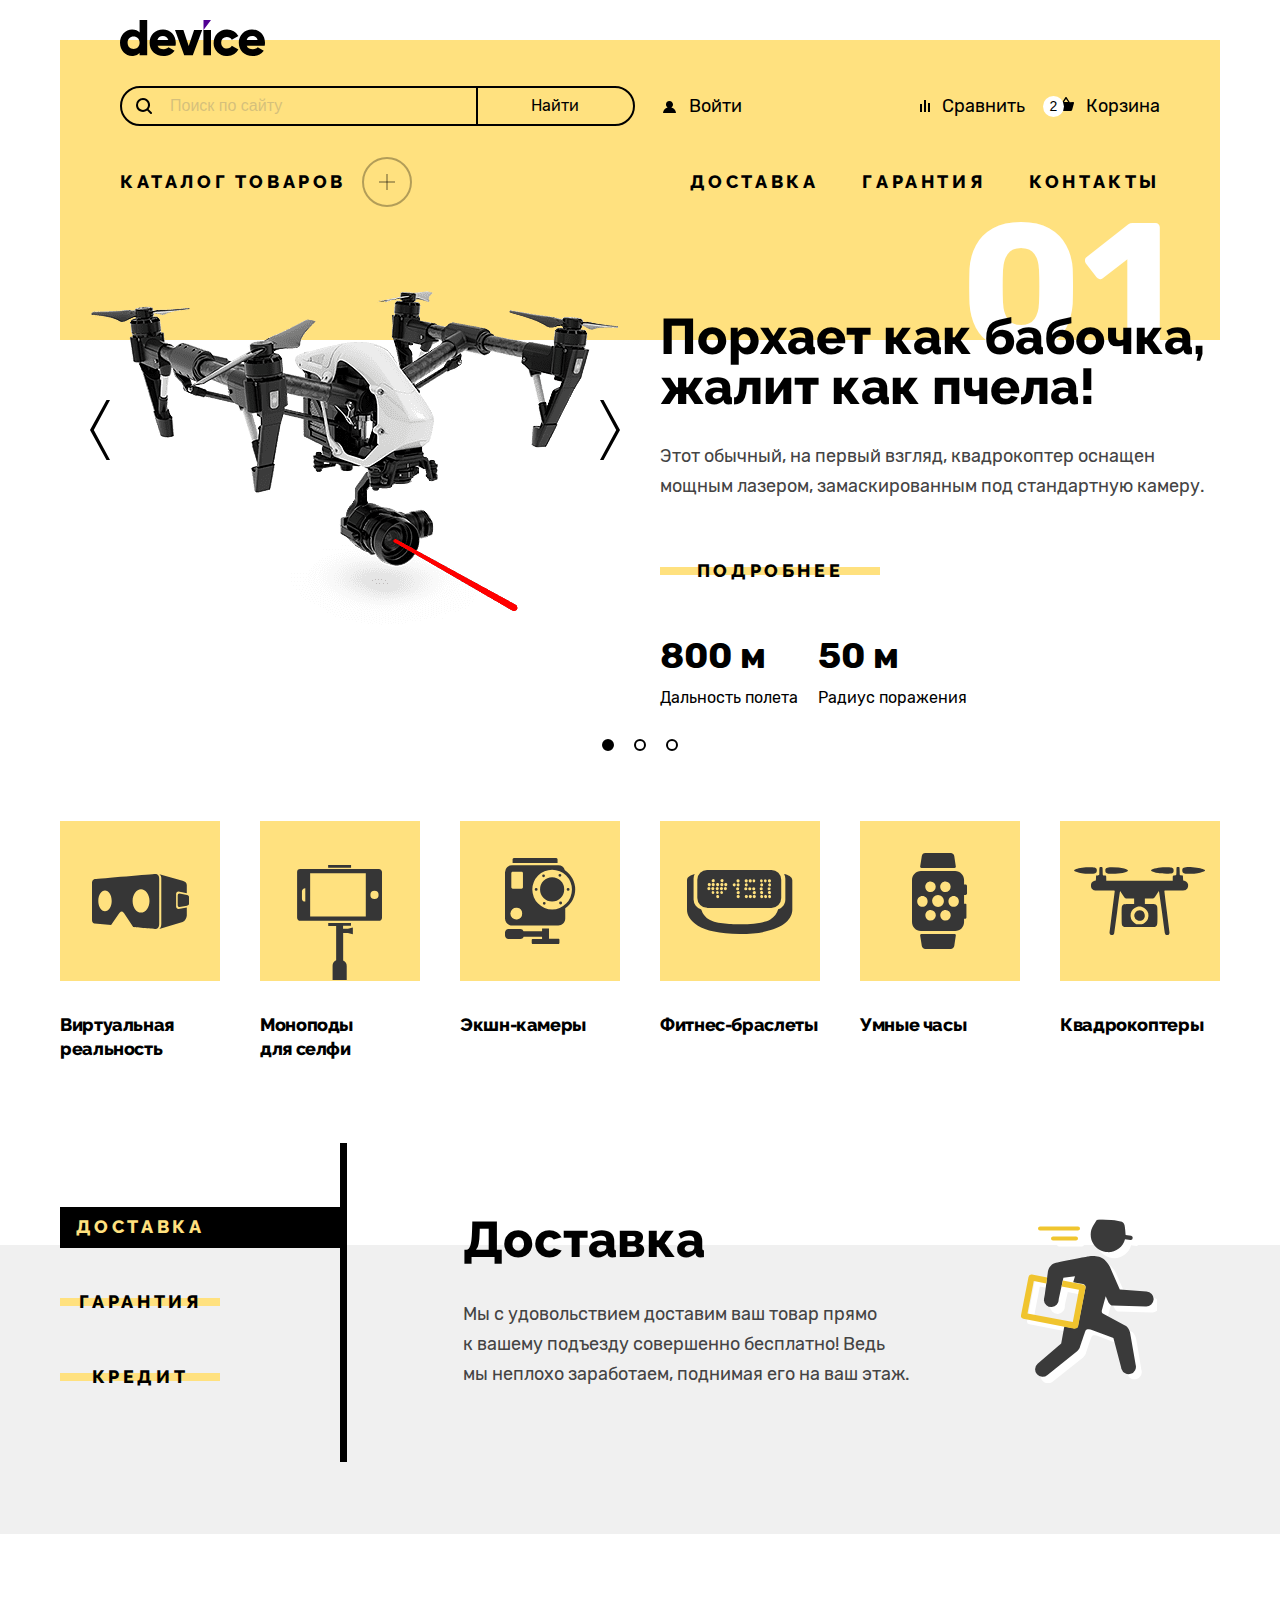
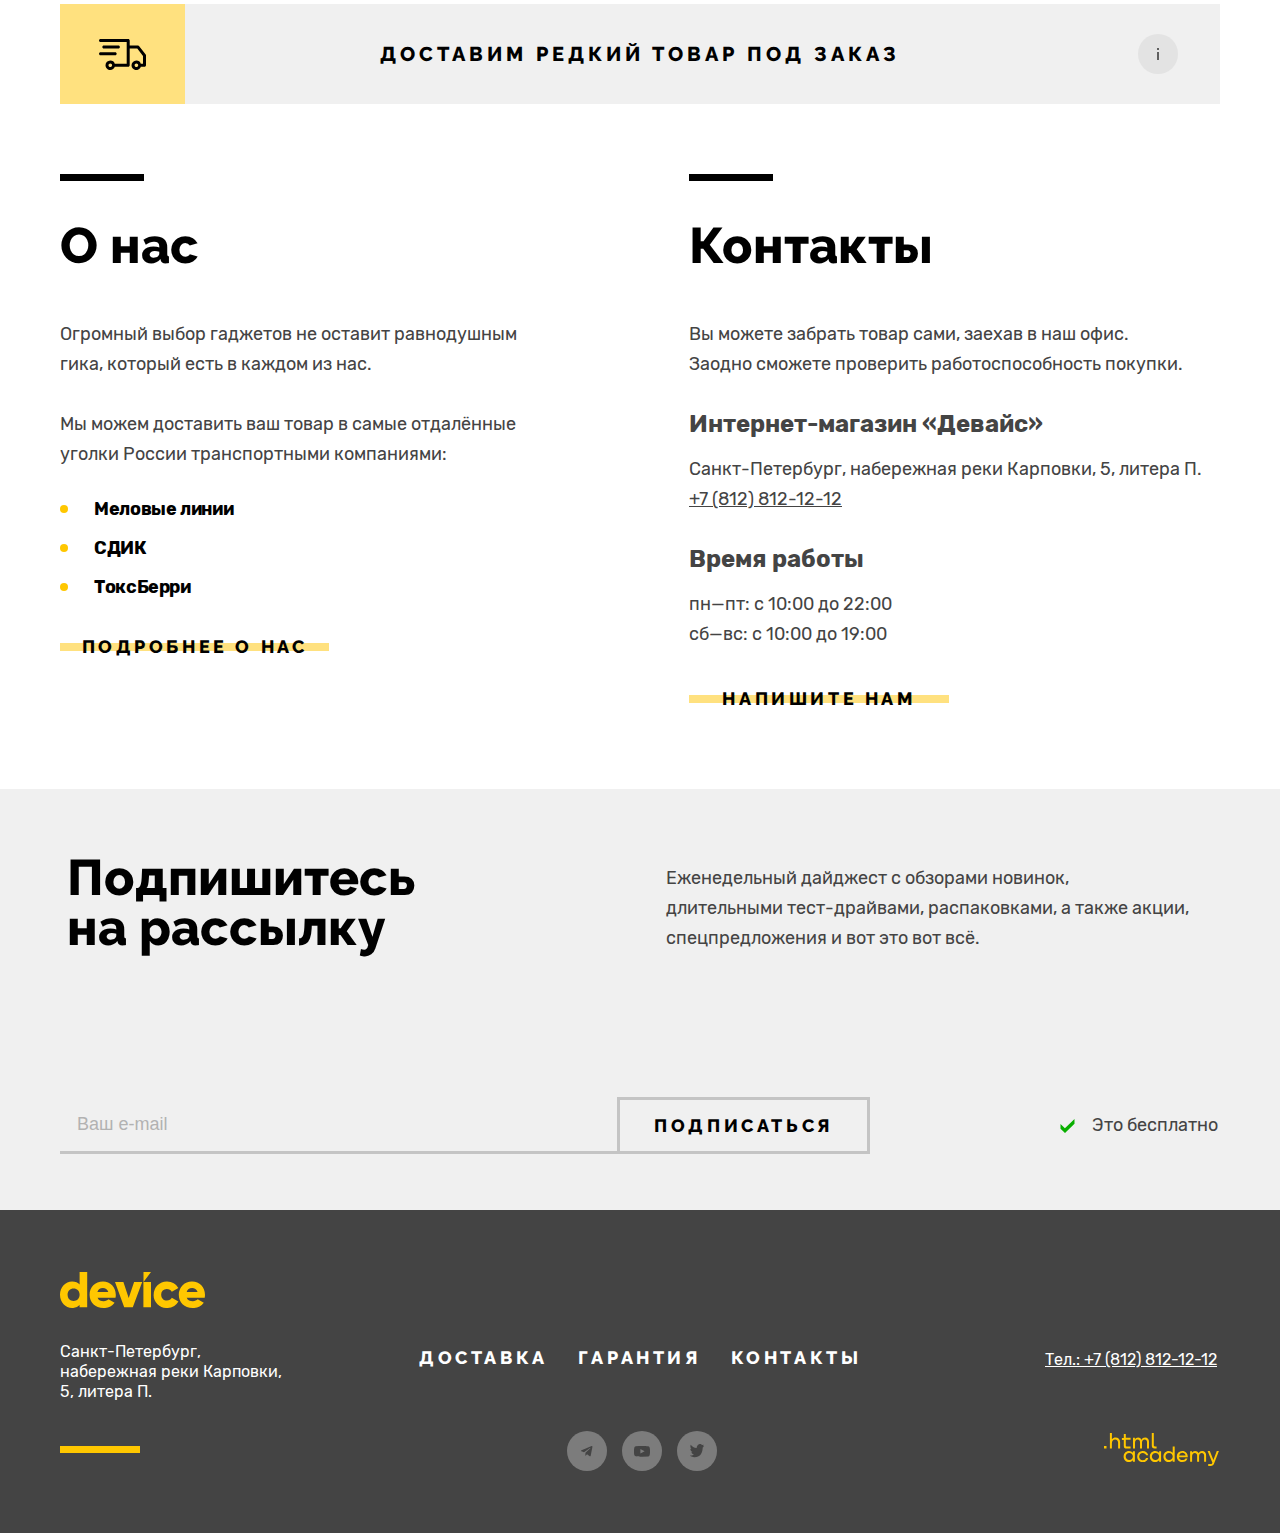
==== commit 009dd31c: ":heavy_check_mark: Сборка #4" ====
--- a/4/index.html
+++ b/4/index.html
@@ -379,7 +379,7 @@
         </a>
       </section>
       <section class="footer__addres addres-footer">
-        <h2 class="visually-hidden">Адресс Device.</h2>
+        <h2 class="visually-hidden">Адрес Device.</h2>
         <p class="addres-footer__text">Санкт-Петербург, набережная
           реки Карповки, 5, литера П.</p>
       </section>
--- a/4/styles/style.css
+++ b/4/styles/style.css
@@ -56,8 +56,7 @@
 
 img {
   display: block;
-  -o-object-fit: contain;
-     object-fit: contain;
+  object-fit: contain;
 }
 
 * {
@@ -189,7 +188,6 @@
 /* input */
 .input-wrapper-united {
   position: relative;
-  display: -ms-grid;
   display: grid;
 }
 
@@ -428,14 +426,14 @@
   flex-wrap: wrap;
   width: 320px;
   min-height: 301px;
-  padding: 20px;
+  padding: 20px 0;
   -webkit-transform: translateY(100%) translateX(-50%);
           transform: translateY(100%) translateX(-50%);
   background-color: #000000;
   font-size: 16px;
   line-height: 20px;
   color: #ffffff;
-  z-index: 3;
+  z-index: 4;
 }
 
 .popover::after {
@@ -458,7 +456,7 @@
 .popover__list-cards {
   width: 100%;
   margin: 0;
-  padding: 0;
+  padding: 0 20px;
   list-style: none;
 }
 
@@ -467,8 +465,12 @@
   width: 100%;
   align-items: flex-start;
   margin: 0;
-  margin-bottom: 20px;
-  padding: 0;
+  margin-bottom: 27px;
+  padding: 0;
+}
+
+.popover__card:last-child {
+  margin-bottom: 0;
 }
 
 .popover__card-link {
@@ -476,7 +478,7 @@
   margin: 0;
   margin-right: auto;
   padding: 0;
-  padding-bottom: 20px;
+  padding-bottom: 14px;
   font-size: 16px;
   line-height: 20px;
   color: #ffffff;
@@ -559,9 +561,10 @@
   display: flex;
   align-items: center;
   width: 50%;
-  min-height: 44px;
+  min-height: 38px;
   margin-bottom: 20px;
   padding-right: 5px;
+  padding-left: 20px;
   background-color: #1a1a1a;
 }
 
@@ -573,6 +576,9 @@
   max-width: calc(100% - 90px);
   margin: 0;
   padding: 0 2px;
+  font-family: "Rubik", "Arial", sans-serif;
+  font-size: 16px;
+  line-height: 20px;
   border: none;
   background-color: transparent;
   color: #ffffff;
@@ -586,12 +592,13 @@
 
 .popover__total-price-directory {
   display: flex;
-  justify-content: end;
+  justify-content: start;
   align-items: center;
   width: 50%;
-  min-height: 44px;
+  min-height: 38px;
   margin-bottom: 20px;
-  padding-left: 5px;
+  padding-left: 28px;
+  padding-right: 20px;
   background-color: #1a1a1a;
 }
 
@@ -602,7 +609,8 @@
 
 .popover__wrapper-total-price-directory-number {
   position: relative;
-  max-width: 47px;
+  flex-grow: 1;
+  max-width: 50%;
   padding-right: 10px;
 }
 
@@ -628,6 +636,9 @@
   margin: 0;
   padding: 0 0;
   padding-left: 2px;
+  font-family: "Rubik", "Arial", sans-serif;
+  font-size: 16px;
+  line-height: 20px;
   border: none;
   background-color: transparent;
   color: #ffffff;
@@ -640,8 +651,12 @@
 }
 
 .popover__button {
-  width: 100%;
+  width: calc(100% - 40px);
   max-width: 100%;
+  margin: 0 auto;
+  padding: 0 5px;
+  padding-top: 14.5px;
+  padding-bottom: 8px;
   text-decoration: none;
   color: #000000;
 }
@@ -712,28 +727,19 @@
   padding-top: 20px;
 }
 
-.header__navigation::after {
-  content: "";
-  position: absolute;
-  top: 20px;
-  left: 0;
-  display: block;
-  width: 100%;
-  height: 186px;
-  background-color: #ffe17f;
-  z-index: -1;
-}
-
 .header__navigation {
   position: relative;
+  display: flex;
   max-width: 1160px;
-  display: flex;
+  min-height: 208px;
   flex-direction: column;
   padding: 0 60px;
+  padding-bottom: 10px;
+  background: linear-gradient(0deg, rgba(255, 225, 127, 1) 90.5%, rgba(255, 255, 255, 1) 0);
 }
 
 .header__logo {
-  margin-bottom: 93px;
+  margin-bottom: 30px;
 }
 
 .logo {
@@ -1066,6 +1072,7 @@
   margin: 0;
   padding: 0;
   list-style: none;
+  z-index: 3;
 }
 
 .menu__list-item {
@@ -1240,7 +1247,7 @@
 .menu__select-list {
   display: none;
   position: absolute;
-  top: 31px;
+  top: 42px;
   left: -60px;
   min-width: calc(100% + 120px);
   min-height: 180px;
@@ -1260,7 +1267,7 @@
 .menu__select-sub-list {
   max-width: 220px;
   margin: 0;
-  margin-right: 40px;
+  margin-right: 60px;
   margin-bottom: 30px;
   padding: 0;
   list-style: none;
@@ -1326,6 +1333,7 @@
 .suggestions {
   max-width: 1280px;
   padding: 0 60px;
+  padding-top: 42px;
 }
 
 .slider {
@@ -1347,40 +1355,15 @@
 
 .slider__item {
   position: relative;
-  display: -ms-grid;
   display: grid;
-  -ms-grid-columns: minmax(0, 560px) 40px minmax(0, 560px);
   grid-template-columns: minmax(0, 560px) minmax(0, 560px);
-  -ms-grid-rows: 1px auto;
   grid-template-rows: 1px auto;
-  -webkit-column-gap: 40px;
-     -moz-column-gap: 40px;
-          column-gap: 40px;
+  column-gap: 40px;
   min-width: 100%;
   opacity: 0;
   pointer-events: none;
 }
 
-.slider__item > *:nth-child(1) {
-  -ms-grid-row: 1;
-  -ms-grid-column: 1;
-}
-
-.slider__item > *:nth-child(2) {
-  -ms-grid-row: 1;
-  -ms-grid-column: 3;
-}
-
-.slider__item > *:nth-child(3) {
-  -ms-grid-row: 2;
-  -ms-grid-column: 1;
-}
-
-.slider__item > *:nth-child(4) {
-  -ms-grid-row: 2;
-  -ms-grid-column: 3;
-}
-
 .slider__item--active {
   opacity: 1;
   pointer-events: painted;
@@ -1391,17 +1374,17 @@
   top: 0;
   left: 0;
   width: 100%;
-  min-height: 135px;
+  min-height: 140px;
   background-color: #ffe17f;
   -webkit-transform: translateY(-50%);
           transform: translateY(-50%);
-  z-index: -1;
+  z-index: 1;
 }
 
 .slider__number-slide {
   position: absolute;
   right: 49px;
-  top: 82px;
+  top: 89px;
   display: inline-block;
   max-width: 50%;
   padding: 0;
@@ -1417,25 +1400,20 @@
   display: flex;
   align-items: flex-start;
   max-width: 560px;
-  min-height: 560px;
+  min-height: 462px;
 }
 
 .slider__image {
   display: block;
-  -ms-grid-column: 1;
-  -ms-grid-column-span: 1;
   grid-column: 1/2;
   max-width: 100%;
   max-height: 462px;
   height: auto;
+  z-index: 2;
 }
 
 .slider__title {
-  -ms-grid-column: 2;
-  -ms-grid-column-span: 1;
   grid-column: 2/3;
-  -ms-grid-row: 1;
-  -ms-grid-row-span: 2;
   grid-row: 1/3;
   margin: 0;
   margin-top: 42px;
@@ -1445,11 +1423,10 @@
   font-weight: 800;
   font-size: 50px;
   line-height: 50px;
+  z-index: 2;
 }
 
 .slider__description {
-  -ms-grid-column: 2;
-  -ms-grid-column-span: 1;
   grid-column: 2/3;
   margin: 0;
   margin-bottom: 50px;
@@ -1460,8 +1437,6 @@
 }
 
 .slider__link {
-  -ms-grid-column: 2;
-  -ms-grid-column-span: 1;
   grid-column: 2/3;
   display: block;
   margin: 0;
@@ -1471,8 +1446,6 @@
 }
 
 .slider__characters-wrapper {
-  -ms-grid-column: 2;
-  -ms-grid-column-span: 1;
   grid-column: 2/3;
   display: flex;
   flex-wrap: wrap;
@@ -1545,12 +1518,9 @@
 }
 
 .slider__toggles {
-  display: -ms-grid;
   display: grid;
   grid-template-columns: repeat(auto-fit, minmax(12px, 12px));
-  -webkit-column-gap: 20px;
-     -moz-column-gap: 20px;
-          column-gap: 20px;
+  column-gap: 20px;
   justify-content: center;
   margin: 0;
   padding: 2px 0;
@@ -1600,12 +1570,9 @@
 }
 
 .directory-categories__list {
-  display: -ms-grid;
   display: grid;
   grid-template-columns: repeat(auto-fit, minmax(1px, 160px));
-  -webkit-column-gap: 40px;
-     -moz-column-gap: 40px;
-          column-gap: 40px;
+  column-gap: 40px;
   width: 100%;
   margin: 0;
   padding: 0;
@@ -2202,14 +2169,10 @@
 }
 
 .footer__container {
-  display: -ms-grid;
   display: grid;
-  -ms-grid-columns: minmax(200px, 239px) 40px minmax(150px, 666px) 40px minmax(174px, 174px);
   grid-template-columns: minmax(200px, 239px) minmax(150px, 666px) minmax(174px, 174px);
   align-items: start;
-  -webkit-column-gap: 40px;
-     -moz-column-gap: 40px;
-          column-gap: 40px;
+  column-gap: 40px;
   max-width: 1160px;
   margin: 0 auto;
   padding: 0;
@@ -2275,9 +2238,7 @@
 .menu-footer__list {
   display: flex;
   flex-wrap: wrap;
-  -webkit-column-gap: 30px;
-     -moz-column-gap: 30px;
-          column-gap: 30px;
+  column-gap: 30px;
   row-gap: 20px;
   max-width: 100%;
   margin: 0;
@@ -2375,13 +2336,10 @@
 .social__list {
   position: relative;
   left: -30px;
-  display: -ms-grid;
   display: grid;
   grid-template-columns: repeat(auto-fit, minmax(40px, 40px));
   justify-content: center;
-  -webkit-column-gap: 15px;
-     -moz-column-gap: 15px;
-          column-gap: 15px;
+  column-gap: 15px;
   row-gap: 30px;
   min-width: 150px;
   max-width: 100%;
@@ -2469,11 +2427,8 @@
 }
 
 .catalog-monopods__container {
-  display: -ms-grid;
   display: grid;
-  -ms-grid-columns: minmax(320px, 320px) minmax(0, 840px);
   grid-template-columns: minmax(320px, 320px) minmax(0, 840px);
-  -ms-grid-rows: 1px auto;
   grid-template-rows: 1px auto;
   justify-content: center;
   width: 100%;
@@ -2482,30 +2437,11 @@
   background-color: #f0f0f0;
 }
 
-.catalog-monopods__container > *:nth-child(1) {
-  -ms-grid-row: 1;
-  -ms-grid-column: 1;
-}
-
-.catalog-monopods__container > *:nth-child(2) {
-  -ms-grid-row: 1;
-  -ms-grid-column: 2;
-}
-
-.catalog-monopods__container > *:nth-child(3) {
-  -ms-grid-row: 2;
-  -ms-grid-column: 1;
-}
-
-.catalog-monopods__container > *:nth-child(4) {
-  -ms-grid-row: 2;
-  -ms-grid-column: 2;
-}
-
 .catalog-monopods__header {
   position: relative;
   top: -6px;
   margin: 0 auto;
+  margin-top: 40px;
   margin-bottom: 23px;
 }
 
@@ -2518,7 +2454,7 @@
 .header-inner__title {
   font-family: "Raleway", "Arial", sans-serif;
   margin: 0;
-  margin-bottom: 10px;
+  margin-bottom: 12px;
   padding: 0;
   font-weight: 800;
   font-size: 50px;
@@ -2574,8 +2510,6 @@
 
 /* Filter */
 .catalog-monopods__filter {
-  -ms-grid-column: 1;
-  -ms-grid-column-span: 1;
   grid-column: 1/2;
   margin: 0;
 }
@@ -2845,11 +2779,7 @@
 
 /* Sorting */
 .catalog-monopods__sorting {
-  -ms-grid-column: 2;
-  -ms-grid-column-span: 1;
   grid-column: 2/3;
-  -ms-grid-row: 1;
-  -ms-grid-row-span: 2;
   grid-row: 1/3;
   margin: 0;
 }
@@ -2956,8 +2886,6 @@
 
 /* Gallery */
 .catalog-monopods__gallery {
-  -ms-grid-column: 2;
-  -ms-grid-column-span: 1;
   grid-column: 2/3;
   margin: 0;
 }
@@ -2970,12 +2898,9 @@
 }
 
 .gallery-monopods__cards-list {
-  display: -ms-grid;
   display: grid;
   grid-template-columns: repeat(auto-fit, minmax(360px, 360px));
-  -webkit-column-gap: 40px;
-     -moz-column-gap: 40px;
-          column-gap: 40px;
+  column-gap: 40px;
   row-gap: 44px;
   margin: 0;
   margin-bottom: 44px;
@@ -3137,8 +3062,7 @@
 }
 
 .gallery-monopods__pagination-list {
-  -ms-grid-row-align: center;
-      align-self: center;
+  align-self: center;
   display: flex;
   flex-wrap: wrap;
   row-gap: 10px;
